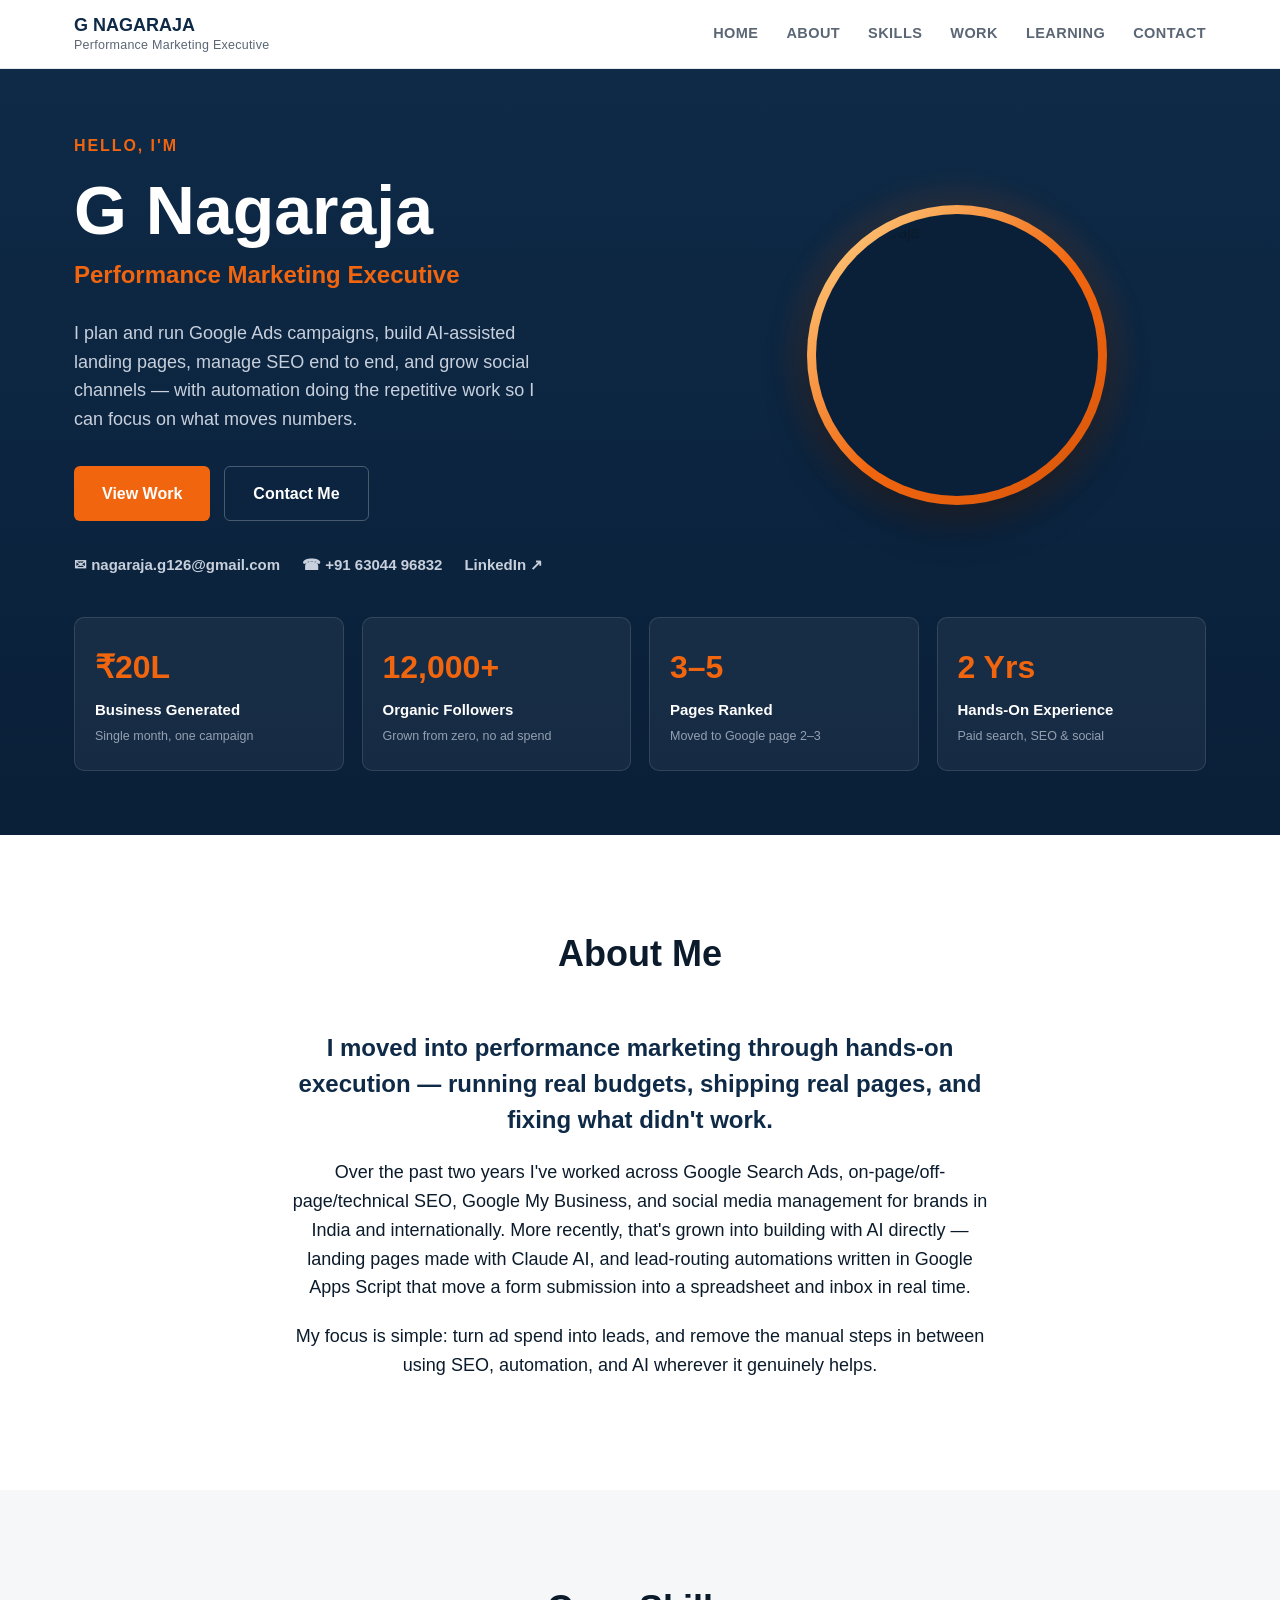
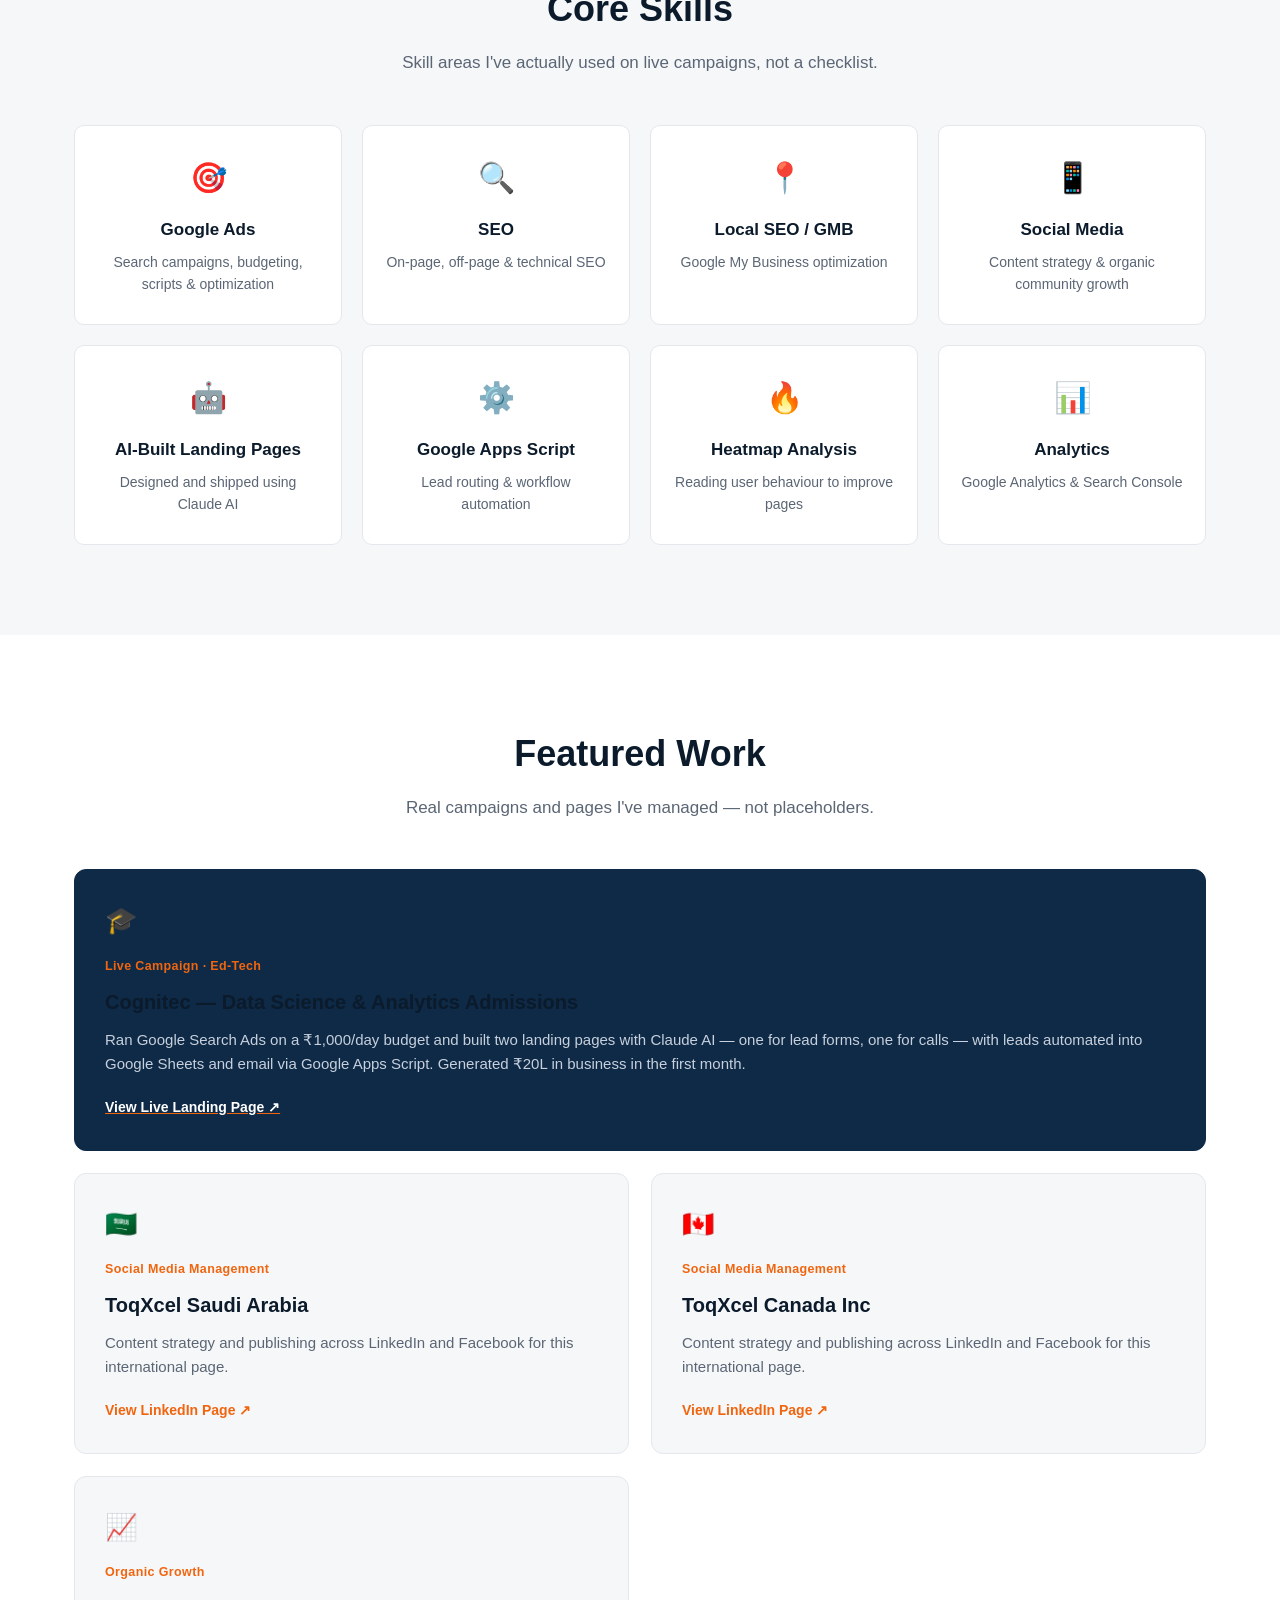
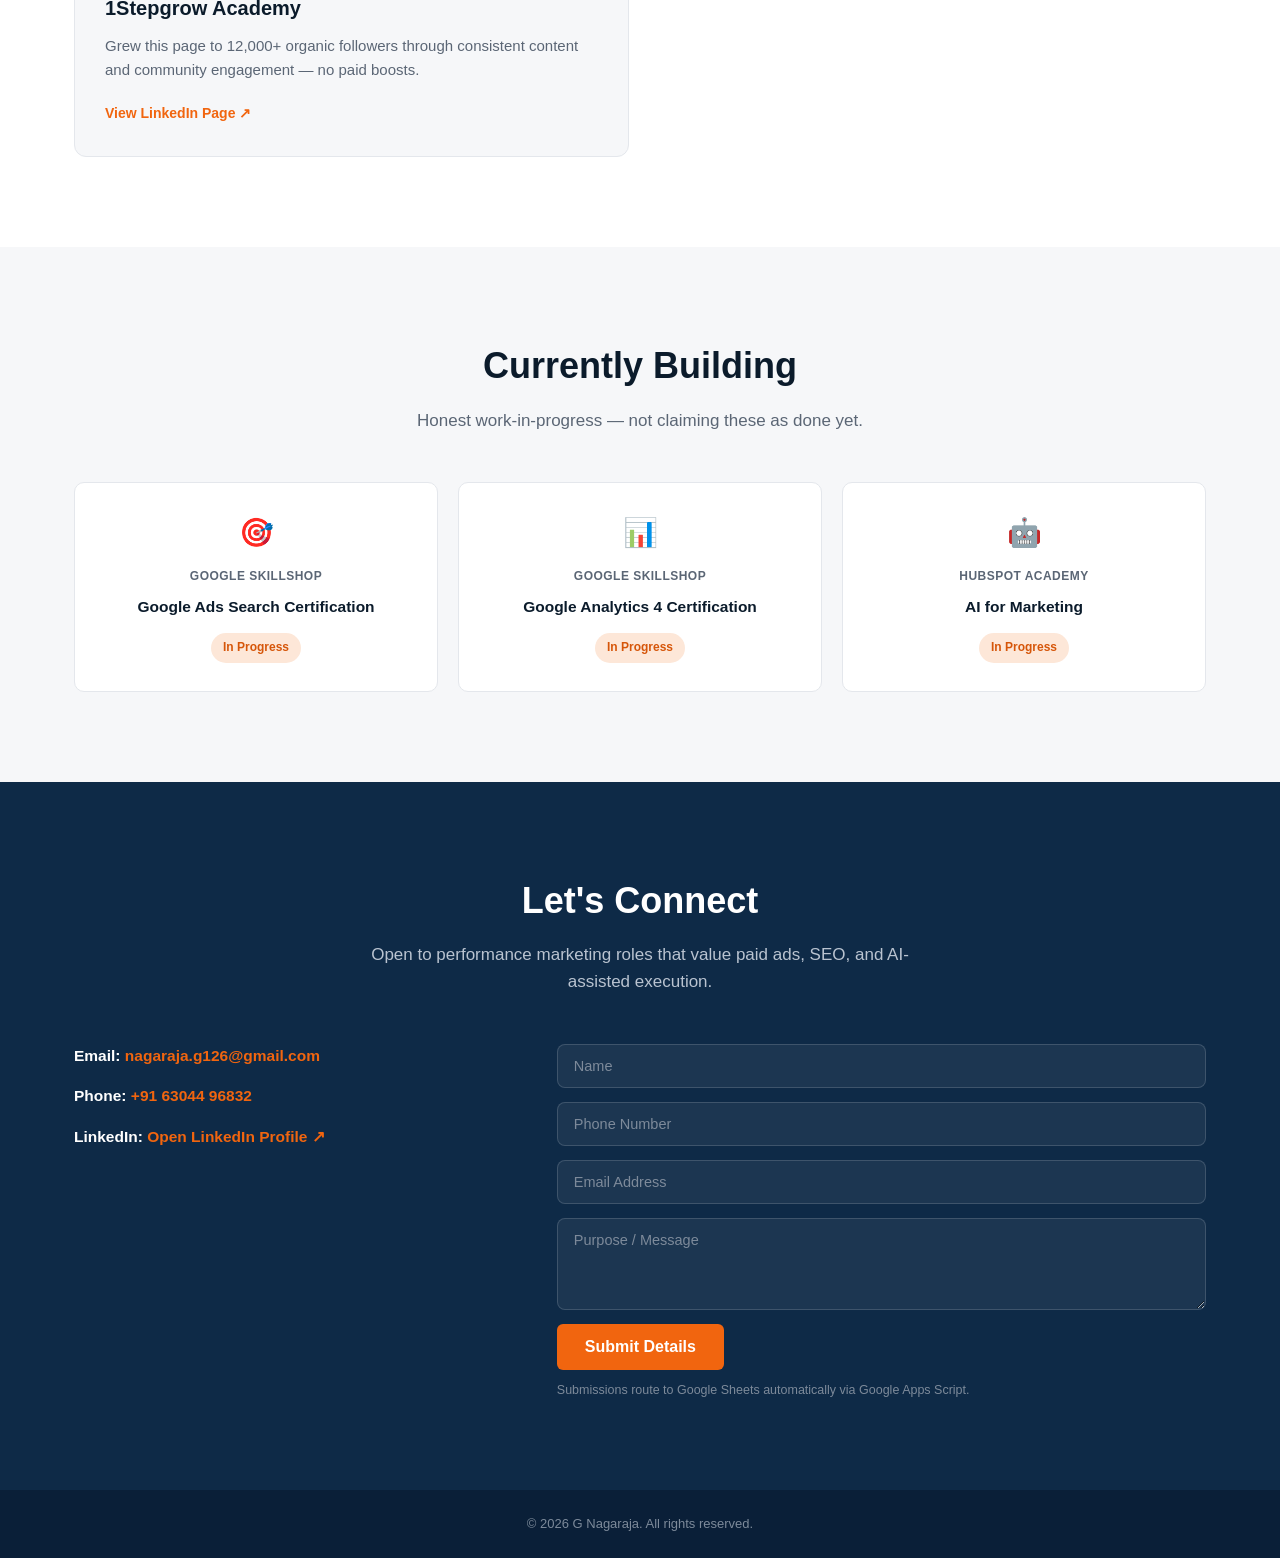
==== index.html @ 797afa92 "Add files via upload" ====
<!DOCTYPE html>
<html lang="en">
<head>
<meta charset="UTF-8">
<meta name="viewport" content="width=device-width, initial-scale=1.0">
<title>G Nagaraja | Performance Marketing Executive</title>
<meta name="description" content="G Nagaraja — Performance Marketing Executive. Google Ads, SEO, social growth and AI-assisted landing pages & automation.">
<link rel="stylesheet" href="styles.css">
<link rel="icon" type="image/png" href="assets/img/favicon.png">
</head>
<body>

<header class="nav" id="top">
  <div class="nav-inner">
    <a href="#top" class="nav-mark">G NAGARAJA<span>Performance Marketing Executive</span></a>
    <nav class="nav-links" id="navLinks">
      <a href="#home">HOME</a>
      <a href="#about">ABOUT</a>
      <a href="#skills">SKILLS</a>
      <a href="#work">WORK</a>
      <a href="#learning">LEARNING</a>
      <a href="#contact">CONTACT</a>
    </nav>
    <button class="nav-toggle" id="navToggle" aria-label="Toggle menu">
      <span></span><span></span><span></span>
    </button>
  </div>
</header>

<main>

  <!-- HERO -->
  <section class="hero" id="home">
    <div class="hero-inner">
      <div class="hero-text">
        <p class="hero-eyebrow">HELLO, I'M</p>
        <h1 class="hero-title">G Nagaraja</h1>
        <p class="hero-role">Performance Marketing Executive</p>
        <p class="hero-desc">I plan and run Google Ads campaigns, build AI-assisted landing pages, manage SEO end to end, and grow social channels — with automation doing the repetitive work so I can focus on what moves numbers.</p>
        <div class="hero-actions">
          <a href="#work" class="btn btn-orange">View Work</a>
          <a href="#contact" class="btn btn-ghost">Contact Me</a>
        </div>
        <div class="hero-contact-row">
          <a href="mailto:nagaraja.g126@gmail.com">✉ nagaraja.g126@gmail.com</a>
          <a href="tel:+916304496832">☎ +91 63044 96832</a>
          <a href="https://www.linkedin.com/in/g-nagaraja-98b28b260/" target="_blank" rel="noopener">LinkedIn ↗</a>
        </div>
      </div>
      <div class="hero-photo">
        <div class="photo-glow"></div>
        <div class="photo-ring">
          <div class="photo-gap">
            <img src="assets/img/hero_photo_cropped.png" alt="G Nagaraja">
          </div>
        </div>
      </div>
    </div>

    <div class="stats-inner">
      <div class="stat-card">
        <span class="stat-num">₹20L</span>
        <span class="stat-title">Business Generated</span>
        <span class="stat-sub">Single month, one campaign</span>
      </div>
      <div class="stat-card">
        <span class="stat-num">12,000+</span>
        <span class="stat-title">Organic Followers</span>
        <span class="stat-sub">Grown from zero, no ad spend</span>
      </div>
      <div class="stat-card">
        <span class="stat-num">3–5</span>
        <span class="stat-title">Pages Ranked</span>
        <span class="stat-sub">Moved to Google page 2–3</span>
      </div>
      <div class="stat-card">
        <span class="stat-num">2 Yrs</span>
        <span class="stat-title">Hands-On Experience</span>
        <span class="stat-sub">Paid search, SEO & social</span>
      </div>
    </div>
  </section>

  <!-- ABOUT -->
  <section class="about" id="about">
    <div class="section-inner">
      <div class="section-head center">
        <h2>About Me</h2>
      </div>
      <div class="about-content">
        <p class="about-lead">I moved into performance marketing through hands-on execution — running real budgets, shipping real pages, and fixing what didn't work.</p>
        <p>Over the past two years I've worked across Google Search Ads, on-page/off-page/technical SEO, Google My Business, and social media management for brands in India and internationally. More recently, that's grown into building with AI directly — landing pages made with Claude AI, and lead-routing automations written in Google Apps Script that move a form submission into a spreadsheet and inbox in real time.</p>
        <p>My focus is simple: turn ad spend into leads, and remove the manual steps in between using SEO, automation, and AI wherever it genuinely helps.</p>
      </div>
    </div>
  </section>

  <!-- CORE SKILLS -->
  <section class="skills" id="skills">
    <div class="section-inner">
      <div class="section-head center">
        <h2>Core Skills</h2>
        <p>Skill areas I've actually used on live campaigns, not a checklist.</p>
      </div>
      <div class="skill-grid">
        <div class="skill-card">
          <span class="skill-icon">🎯</span>
          <h3>Google Ads</h3>
          <p>Search campaigns, budgeting, scripts &amp; optimization</p>
        </div>
        <div class="skill-card">
          <span class="skill-icon">🔍</span>
          <h3>SEO</h3>
          <p>On-page, off-page &amp; technical SEO</p>
        </div>
        <div class="skill-card">
          <span class="skill-icon">📍</span>
          <h3>Local SEO / GMB</h3>
          <p>Google My Business optimization</p>
        </div>
        <div class="skill-card">
          <span class="skill-icon">📱</span>
          <h3>Social Media</h3>
          <p>Content strategy &amp; organic community growth</p>
        </div>
        <div class="skill-card">
          <span class="skill-icon">🤖</span>
          <h3>AI-Built Landing Pages</h3>
          <p>Designed and shipped using Claude AI</p>
        </div>
        <div class="skill-card">
          <span class="skill-icon">⚙️</span>
          <h3>Google Apps Script</h3>
          <p>Lead routing &amp; workflow automation</p>
        </div>
        <div class="skill-card">
          <span class="skill-icon">🔥</span>
          <h3>Heatmap Analysis</h3>
          <p>Reading user behaviour to improve pages</p>
        </div>
        <div class="skill-card">
          <span class="skill-icon">📊</span>
          <h3>Analytics</h3>
          <p>Google Analytics &amp; Search Console</p>
        </div>
      </div>
    </div>
  </section>

  <!-- FEATURED WORK -->
  <section class="work" id="work">
    <div class="section-inner">
      <div class="section-head center">
        <h2>Featured Work</h2>
        <p>Real campaigns and pages I've managed — not placeholders.</p>
      </div>
      <div class="work-grid">

        <div class="work-card work-card-wide">
          <span class="work-icon">🎓</span>
          <p class="work-tag">Live Campaign · Ed-Tech</p>
          <h3>Cognitec — Data Science &amp; Analytics Admissions</h3>
          <p class="work-desc">Ran Google Search Ads on a ₹1,000/day budget and built two landing pages with Claude AI — one for lead forms, one for calls — with leads automated into Google Sheets and email via Google Apps Script. Generated ₹20L in business in the first month.</p>
          <a href="https://learn.cognitec.in/" target="_blank" rel="noopener" class="work-link">View Live Landing Page ↗</a>
        </div>

        <div class="work-card">
          <span class="work-icon">🇸🇦</span>
          <p class="work-tag">Social Media Management</p>
          <h3>ToqXcel Saudi Arabia</h3>
          <p class="work-desc">Content strategy and publishing across LinkedIn and Facebook for this international page.</p>
          <a href="https://www.linkedin.com/company/107871336/" target="_blank" rel="noopener" class="work-link">View LinkedIn Page ↗</a>
        </div>

        <div class="work-card">
          <span class="work-icon">🇨🇦</span>
          <p class="work-tag">Social Media Management</p>
          <h3>ToqXcel Canada Inc</h3>
          <p class="work-desc">Content strategy and publishing across LinkedIn and Facebook for this international page.</p>
          <a href="https://www.linkedin.com/company/128933914/" target="_blank" rel="noopener" class="work-link">View LinkedIn Page ↗</a>
        </div>

        <div class="work-card">
          <span class="work-icon">📈</span>
          <p class="work-tag">Organic Growth</p>
          <h3>1Stepgrow Academy</h3>
          <p class="work-desc">Grew this page to 12,000+ organic followers through consistent content and community engagement — no paid boosts.</p>
          <a href="https://www.linkedin.com/company/1stepgrow/" target="_blank" rel="noopener" class="work-link">View LinkedIn Page ↗</a>
        </div>

      </div>
    </div>
  </section>

  <!-- LEARNING -->
  <section class="learning" id="learning">
    <div class="section-inner">
      <div class="section-head center">
        <h2>Currently Building</h2>
        <p>Honest work-in-progress — not claiming these as done yet.</p>
      </div>
      <div class="learning-grid">
        <div class="learning-card">
          <span class="learning-icon">🎯</span>
          <p class="learning-sub">Google Skillshop</p>
          <h3>Google Ads Search Certification</h3>
          <span class="learning-status">In Progress</span>
        </div>
        <div class="learning-card">
          <span class="learning-icon">📊</span>
          <p class="learning-sub">Google Skillshop</p>
          <h3>Google Analytics 4 Certification</h3>
          <span class="learning-status">In Progress</span>
        </div>
        <div class="learning-card">
          <span class="learning-icon">🤖</span>
          <p class="learning-sub">HubSpot Academy</p>
          <h3>AI for Marketing</h3>
          <span class="learning-status">In Progress</span>
        </div>
      </div>
    </div>
  </section>

  <!-- CONTACT -->
  <section class="contact" id="contact">
    <div class="section-inner">
      <div class="section-head center light">
        <h2>Let's Connect</h2>
        <p>Open to performance marketing roles that value paid ads, SEO, and AI-assisted execution.</p>
      </div>

      <div class="contact-grid">
        <div class="contact-info">
          <p><strong>Email:</strong> <a href="mailto:nagaraja.g126@gmail.com">nagaraja.g126@gmail.com</a></p>
          <p><strong>Phone:</strong> <a href="tel:+916304496832">+91 63044 96832</a></p>
          <p><strong>LinkedIn:</strong> <a href="https://www.linkedin.com/in/g-nagaraja-98b28b260/" target="_blank" rel="noopener">Open LinkedIn Profile ↗</a></p>
        </div>

        <form id="contactForm" class="contact-form">
          <input type="text" name="name" placeholder="Name" required>
          <input type="tel" name="phone" placeholder="Phone Number" required>
          <input type="email" name="email" placeholder="Email Address" required>
          <textarea name="message" placeholder="Purpose / Message" rows="4" required></textarea>
          <button type="submit" class="btn btn-orange">Submit Details</button>
          <p class="form-note">Submissions route to Google Sheets automatically via Google Apps Script.</p>
        </form>
      </div>
    </div>
  </section>

</main>

<!-- Thank you modal -->
<div class="modal" id="thankYouModal">
  <div class="modal-box">
    <span class="modal-icon">🎯</span>
    <h3>Thank You!</h3>
    <p>Your details have been submitted successfully. I'll get back to you shortly.</p>
    <div class="modal-actions">
      <a href="https://wa.me/916304496832?text=Hi%20Nagaraja%2C%20I%20visited%20your%20portfolio%20and%20would%20like%20to%20connect." target="_blank" rel="noopener" class="btn btn-orange">WhatsApp Me</a>
      <button class="btn btn-ghost" id="closeModal">Back to Portfolio</button>
    </div>
  </div>
</div>

<footer class="footer">
  <p>© 2026 G Nagaraja. All rights reserved.</p>
</footer>

<script src="script.js"></script>
</body>
</html>
---- styles.css ----
/* ===== Fonts ===== */
@font-face { font-family: 'Sora'; src: url('assets/fonts/Sora-SemiBold.ttf') format('truetype'); font-weight: 600; }
@font-face { font-family: 'Sora'; src: url('assets/fonts/Sora-Bold.ttf') format('truetype'); font-weight: 700; }
@font-face { font-family: 'Sora'; src: url('assets/fonts/Sora-ExtraBold.ttf') format('truetype'); font-weight: 800; }
@font-face { font-family: 'Inter'; src: url('assets/fonts/Inter-Regular.ttf') format('truetype'); font-weight: 400; }
@font-face { font-family: 'Inter'; src: url('assets/fonts/Inter-Medium.ttf') format('truetype'); font-weight: 500; }
@font-face { font-family: 'Inter'; src: url('assets/fonts/Inter-SemiBold.ttf') format('truetype'); font-weight: 600; }
@font-face { font-family: 'Inter'; src: url('assets/fonts/Inter-Bold.ttf') format('truetype'); font-weight: 700; }

:root {
  --navy: #0E2A47;
  --navy-deep: #0A1F38;
  --ink: #0B1B2B;
  --orange: #F1650F;
  --orange-dark: #D6560A;
  --paper: #F6F7F9;
  --slate: #5B6675;
  --white: #FFFFFF;
  --line: #E4E7EC;
  --font-display: 'Sora', sans-serif;
  --font-body: 'Inter', sans-serif;
  --max-w: 1180px;
}

* { box-sizing: border-box; }
html { scroll-behavior: smooth; }
body {
  margin: 0;
  font-family: var(--font-body);
  color: var(--ink);
  background: var(--white);
  line-height: 1.6;
  -webkit-font-smoothing: antialiased;
}
img { max-width: 100%; display: block; }
a { color: inherit; text-decoration: none; }
p { margin: 0; }
:focus-visible { outline: 2px solid var(--orange); outline-offset: 3px; }
@media (prefers-reduced-motion: reduce) { * { animation: none !important; transition: none !important; } }

.section-inner { max-width: var(--max-w); margin: 0 auto; padding: 90px 24px; }
.section-head { margin-bottom: 48px; max-width: 560px; }
.section-head.center { margin-left: auto; margin-right: auto; text-align: center; }
.section-head h2 { font-family: var(--font-display); font-weight: 700; font-size: 36px; color: var(--ink); margin: 0 0 12px; }
.section-head p { color: var(--slate); font-size: 17px; }
.section-head.light h2 { color: var(--white); }
.section-head.light p { color: #B9C3D0; }

.btn { display: inline-flex; align-items: center; gap: 8px; padding: 14px 28px; border-radius: 6px; font-family: var(--font-body); font-weight: 700; font-size: 16px; transition: transform 0.15s ease, background 0.15s ease; cursor: pointer; border: none; }
.btn-orange { background: var(--orange); color: var(--white); }
.btn-orange:hover { background: var(--orange-dark); transform: translateY(-1px); }
.btn-ghost { background: transparent; color: var(--navy); border: 1.5px solid var(--line); }
.btn-ghost:hover { border-color: var(--navy); }

/* ===== Nav ===== */
.nav { position: sticky; top: 0; z-index: 100; background: rgba(255,255,255,0.94); backdrop-filter: blur(8px); border-bottom: 1px solid var(--line); }
.nav-inner { max-width: var(--max-w); margin: 0 auto; padding: 14px 24px; display: flex; align-items: center; justify-content: space-between; }
.nav-mark { font-family: var(--font-display); font-weight: 700; font-size: 18px; color: var(--navy); line-height: 1.3; display: flex; flex-direction: column; }
.nav-mark span { font-family: var(--font-body); font-weight: 500; font-size: 12.5px; color: var(--slate); letter-spacing: 0.02em; }
.nav-links { display: flex; gap: 28px; }
.nav-links a { font-size: 14.5px; font-weight: 700; letter-spacing: 0.03em; color: var(--slate); transition: color 0.15s ease; }
.nav-links a:hover { color: var(--orange); }
.nav-toggle { display: none; flex-direction: column; gap: 5px; background: none; border: none; cursor: pointer; padding: 4px; }
.nav-toggle span { width: 22px; height: 2px; background: var(--navy); }

/* ===== Hero ===== */
.hero { background: linear-gradient(180deg, var(--navy) 0%, var(--navy-deep) 100%); }
.hero-inner { max-width: var(--max-w); margin: 0 auto; padding: 64px 24px 40px; display: grid; grid-template-columns: 1.1fr 0.9fr; align-items: center; gap: 24px; }
.hero-eyebrow { font-size: 16px; font-weight: 700; letter-spacing: 0.12em; color: var(--orange); margin-bottom: 16px; }
.hero-title { font-family: var(--font-display); font-weight: 800; font-size: clamp(46px, 5.8vw, 68px); line-height: 1.06; color: var(--white); margin: 0 0 10px; }
.hero-role { font-family: var(--font-display); font-weight: 700; font-size: 24px; color: var(--orange); margin-bottom: 24px; }
.hero-desc { font-size: 18px; color: #C7D0DC; max-width: 480px; margin-bottom: 32px; }
.hero-actions { display: flex; gap: 14px; margin-bottom: 32px; }
.hero-actions .btn-ghost { color: var(--white); border-color: rgba(255,255,255,0.25); }
.hero-actions .btn-ghost:hover { border-color: var(--white); }
.hero-contact-row { display: flex; flex-wrap: wrap; gap: 22px; }
.hero-contact-row a { font-size: 15px; color: #C7D0DC; font-weight: 600; }
.hero-contact-row a:hover { color: var(--orange); }
.hero-photo { position: relative; display: flex; justify-content: center; align-items: center; width: 100%; height: 380px; }
.photo-glow {
  position: absolute;
  width: 380px; height: 380px;
  background: radial-gradient(circle, rgba(241,101,15,0.55) 0%, rgba(241,101,15,0) 68%);
  filter: blur(6px);
}
.photo-ring {
  position: relative;
  width: 300px; height: 300px;
  border-radius: 50%;
  padding: 9px;
  background: linear-gradient(135deg, #FFD98C 0%, var(--orange) 55%, var(--orange-dark) 100%);
  box-shadow: 0 18px 40px rgba(0,0,0,0.35);
}
.photo-gap {
  width: 100%; height: 100%;
  border-radius: 50%;
  padding: 6px;
  background: var(--navy-deep);
}
.photo-gap img {
  width: 100%; height: 100%;
  border-radius: 50%;
  object-fit: cover;
  object-position: center 15%;
}

@media (max-width: 860px) {
  .hero-inner { grid-template-columns: 1fr; text-align: center; padding-top: 40px; }
  .hero-photo { order: -1; height: 300px; margin: 0 auto 10px; }
  .photo-glow { width: 300px; height: 300px; }
  .photo-ring { width: 240px; height: 240px; }
  .hero-desc { max-width: 100%; }
  .hero-actions, .hero-contact-row { justify-content: center; }
}

/* ===== Stats (inside hero) ===== */
.stats-inner { max-width: var(--max-w); margin: 0 auto; padding: 0 24px 64px; display: grid; grid-template-columns: repeat(4, 1fr); gap: 18px; }
.stat-card { background: rgba(255,255,255,0.05); border: 1px solid rgba(255,255,255,0.12); border-radius: 10px; padding: 24px 20px; display: flex; flex-direction: column; gap: 4px; }
.stat-num { font-family: var(--font-display); font-weight: 700; font-size: 32px; color: var(--orange); }
.stat-title { font-size: 15px; font-weight: 700; color: var(--white); }
.stat-sub { font-size: 12.5px; color: #93A0B0; }
@media (max-width: 760px) { .stats-inner { grid-template-columns: repeat(2, 1fr); } }

/* ===== About ===== */
.about { background: var(--white); }
.about-content { max-width: 700px; margin: 0 auto; text-align: center; }
.about-content p { font-size: 18px; color: var(--ink); margin-bottom: 20px; }
.about-lead { font-size: 24px !important; font-weight: 700; color: var(--navy) !important; line-height: 1.5; }

/* ===== Skills ===== */
.skills { background: var(--paper); }
.skill-grid { display: grid; grid-template-columns: repeat(4, 1fr); gap: 20px; }
.skill-card { background: var(--white); border: 1px solid var(--line); border-radius: 10px; padding: 28px 22px; text-align: center; transition: border-color 0.15s ease, transform 0.15s ease; }
.skill-card:hover { border-color: var(--orange); transform: translateY(-2px); }
.skill-icon { font-size: 30px; display: block; margin-bottom: 14px; }
.skill-card h3 { font-family: var(--font-display); font-size: 17px; font-weight: 700; color: var(--ink); margin: 0 0 8px; }
.skill-card p { font-size: 14px; color: var(--slate); }
@media (max-width: 860px) { .skill-grid { grid-template-columns: repeat(2, 1fr); } }

/* ===== Work ===== */
.work { background: var(--white); }
.work-grid { display: grid; grid-template-columns: repeat(2, 1fr); gap: 22px; }
.work-card { background: var(--paper); border: 1px solid var(--line); border-radius: 12px; padding: 30px; transition: border-color 0.15s ease, transform 0.15s ease; }
.work-card:hover { border-color: var(--orange); transform: translateY(-2px); }
.work-card-wide { grid-column: 1 / -1; background: var(--navy); border-color: var(--navy); }
.work-card-wide .work-tag { color: var(--orange); }
.work-card-wide h3 { color: var(--white); }
.work-card-wide .work-desc { color: #C7D0DC; }
.work-icon { font-size: 26px; display: block; margin-bottom: 14px; }
.work-tag { font-size: 12.5px; font-weight: 700; letter-spacing: 0.03em; color: var(--orange); margin-bottom: 10px; }
.work-card h3 { font-family: var(--font-display); font-size: 20px; font-weight: 700; color: var(--ink); margin: 0 0 10px; }
.work-desc { font-size: 15px; color: var(--slate); margin-bottom: 18px; display: block; }
.work-link { font-size: 14px; font-weight: 600; color: var(--orange); }
.work-card-wide .work-link { color: var(--white); text-decoration: underline; text-decoration-color: var(--orange); }
.work-link:hover { text-decoration: underline; }
@media (max-width: 760px) { .work-grid { grid-template-columns: 1fr; } }

/* ===== Learning ===== */
.learning { background: var(--paper); }
.learning-grid { display: grid; grid-template-columns: repeat(3, 1fr); gap: 20px; }
.learning-card { background: var(--white); border: 1px solid var(--line); border-radius: 10px; padding: 28px 24px; text-align: center; }
.learning-icon { font-size: 28px; display: block; margin-bottom: 12px; }
.learning-sub { font-size: 12px; font-weight: 600; color: var(--slate); margin-bottom: 8px; text-transform: uppercase; letter-spacing: 0.04em; }
.learning-card h3 { font-family: var(--font-display); font-size: 15.5px; font-weight: 700; color: var(--ink); margin: 0 0 14px; }
.learning-status { display: inline-block; font-size: 12px; font-weight: 700; color: var(--orange-dark); background: #FDE7D8; padding: 5px 12px; border-radius: 20px; }
@media (max-width: 760px) { .learning-grid { grid-template-columns: 1fr; } }

/* ===== Contact ===== */
.contact { background: var(--navy); }
.contact-grid { display: grid; grid-template-columns: 0.8fr 1.2fr; gap: 50px; }
.contact-info p { color: #C7D0DC; font-size: 15.5px; margin-bottom: 16px; }
.contact-info strong { color: var(--white); }
.contact-info a { color: var(--orange); font-weight: 600; }
.contact-info a:hover { text-decoration: underline; }

.contact-form { display: flex; flex-direction: column; gap: 14px; }
.contact-form input, .contact-form textarea {
  width: 100%; padding: 13px 16px; border-radius: 8px; border: 1px solid rgba(255,255,255,0.15);
  background: rgba(255,255,255,0.06); color: var(--white); font-family: var(--font-body); font-size: 14.5px; resize: vertical;
}
.contact-form input::placeholder, .contact-form textarea::placeholder { color: #7D8A9A; }
.contact-form input:focus, .contact-form textarea:focus { outline: none; border-color: var(--orange); }
.contact-form .btn { align-self: flex-start; }
.form-note { font-size: 12.5px; color: #7D8A9A !important; margin-top: -4px !important; }

@media (max-width: 760px) { .contact-grid { grid-template-columns: 1fr; gap: 30px; } }

/* ===== Modal ===== */
.modal { position: fixed; inset: 0; background: rgba(10,20,35,0.7); display: none; align-items: center; justify-content: center; z-index: 200; padding: 20px; }
.modal.open { display: flex; }
.modal-box { background: var(--white); border-radius: 14px; padding: 40px 36px; max-width: 380px; text-align: center; }
.modal-icon { font-size: 40px; display: block; margin-bottom: 14px; }
.modal-box h3 { font-family: var(--font-display); font-size: 22px; color: var(--ink); margin: 0 0 10px; }
.modal-box p { color: var(--slate); font-size: 14.5px; margin-bottom: 26px; }
.modal-actions { display: flex; flex-direction: column; gap: 10px; }

/* ===== Footer ===== */
.footer { background: var(--navy-deep); padding: 24px; text-align: center; }
.footer p { font-size: 13px; color: #7D8A9A; }

/* ===== Mobile nav ===== */
@media (max-width: 760px) {
  .nav-links { position: fixed; top: 60px; left: 0; right: 0; background: var(--white); flex-direction: column; padding: 20px 24px; gap: 16px; border-bottom: 1px solid var(--line); transform: translateY(-150%); transition: transform 0.2s ease; }
  .nav-links.open { transform: translateY(0); }
  .nav-toggle { display: flex; }
}
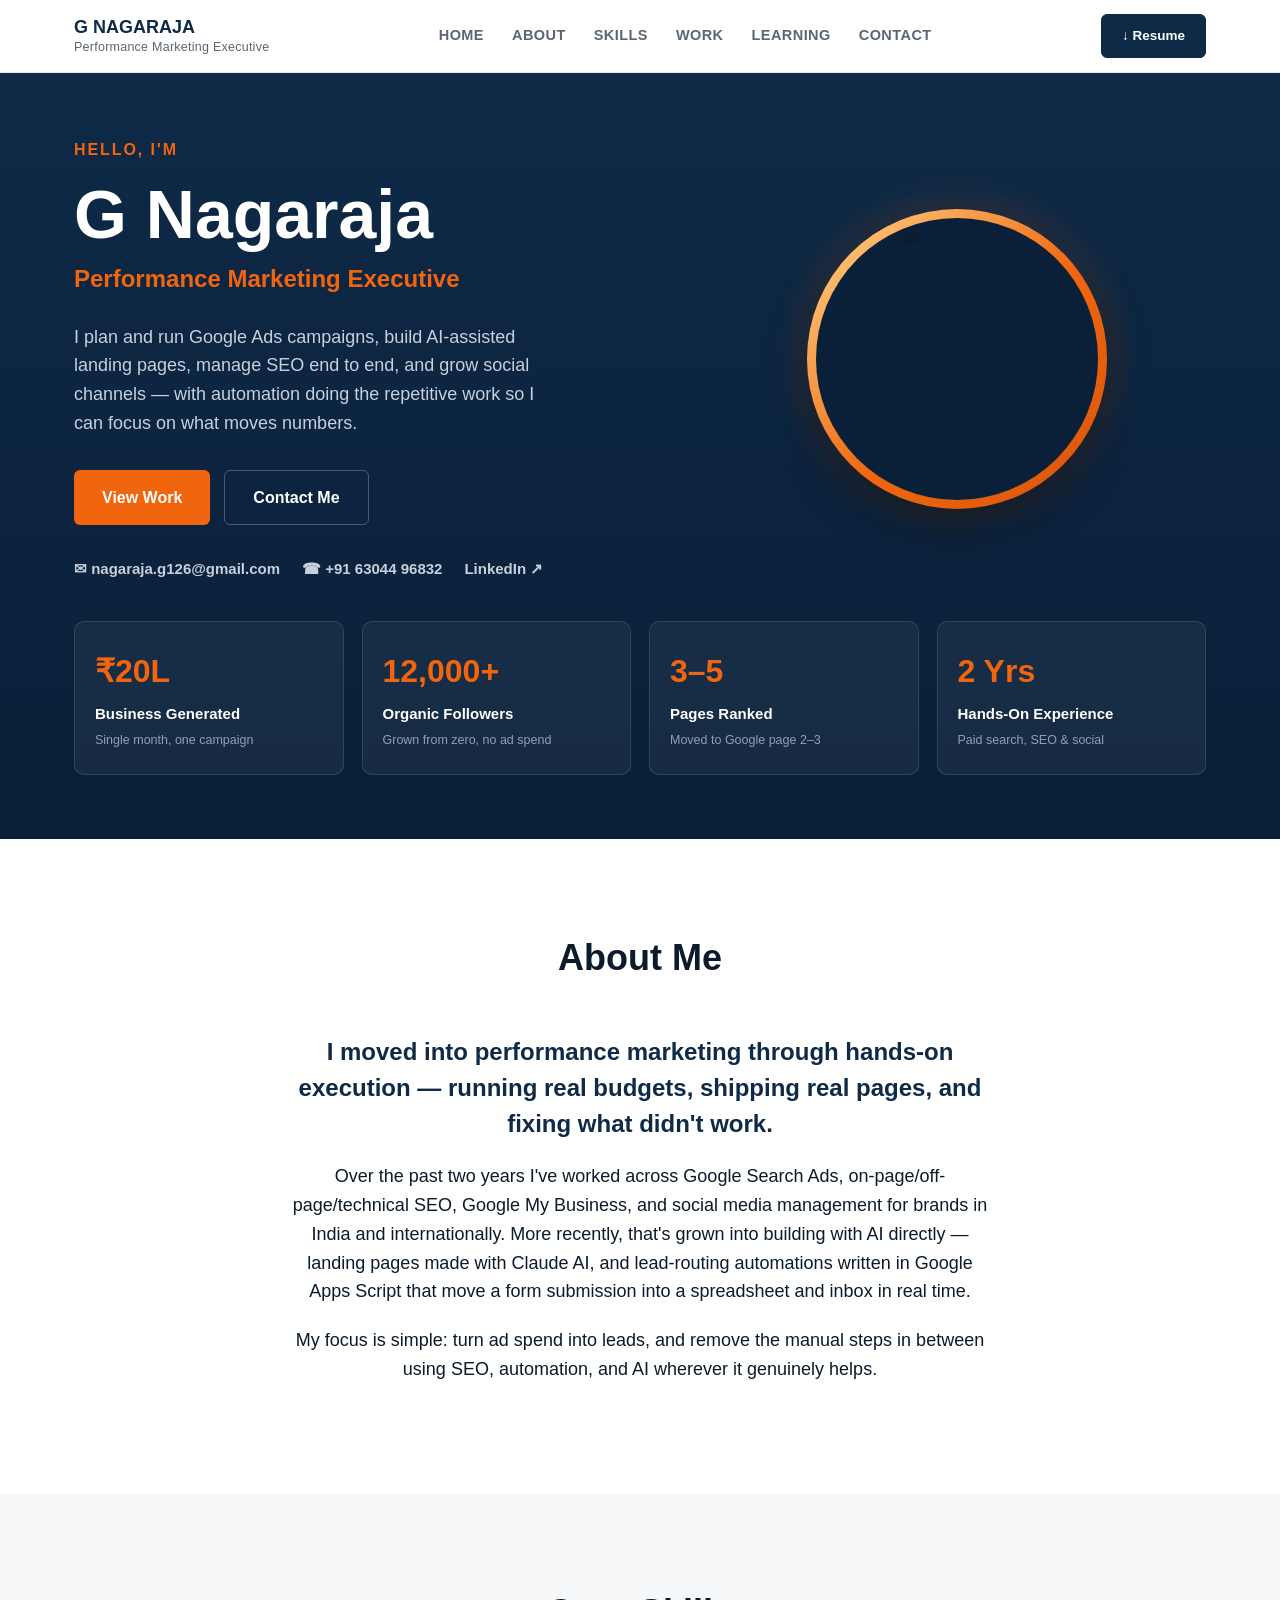
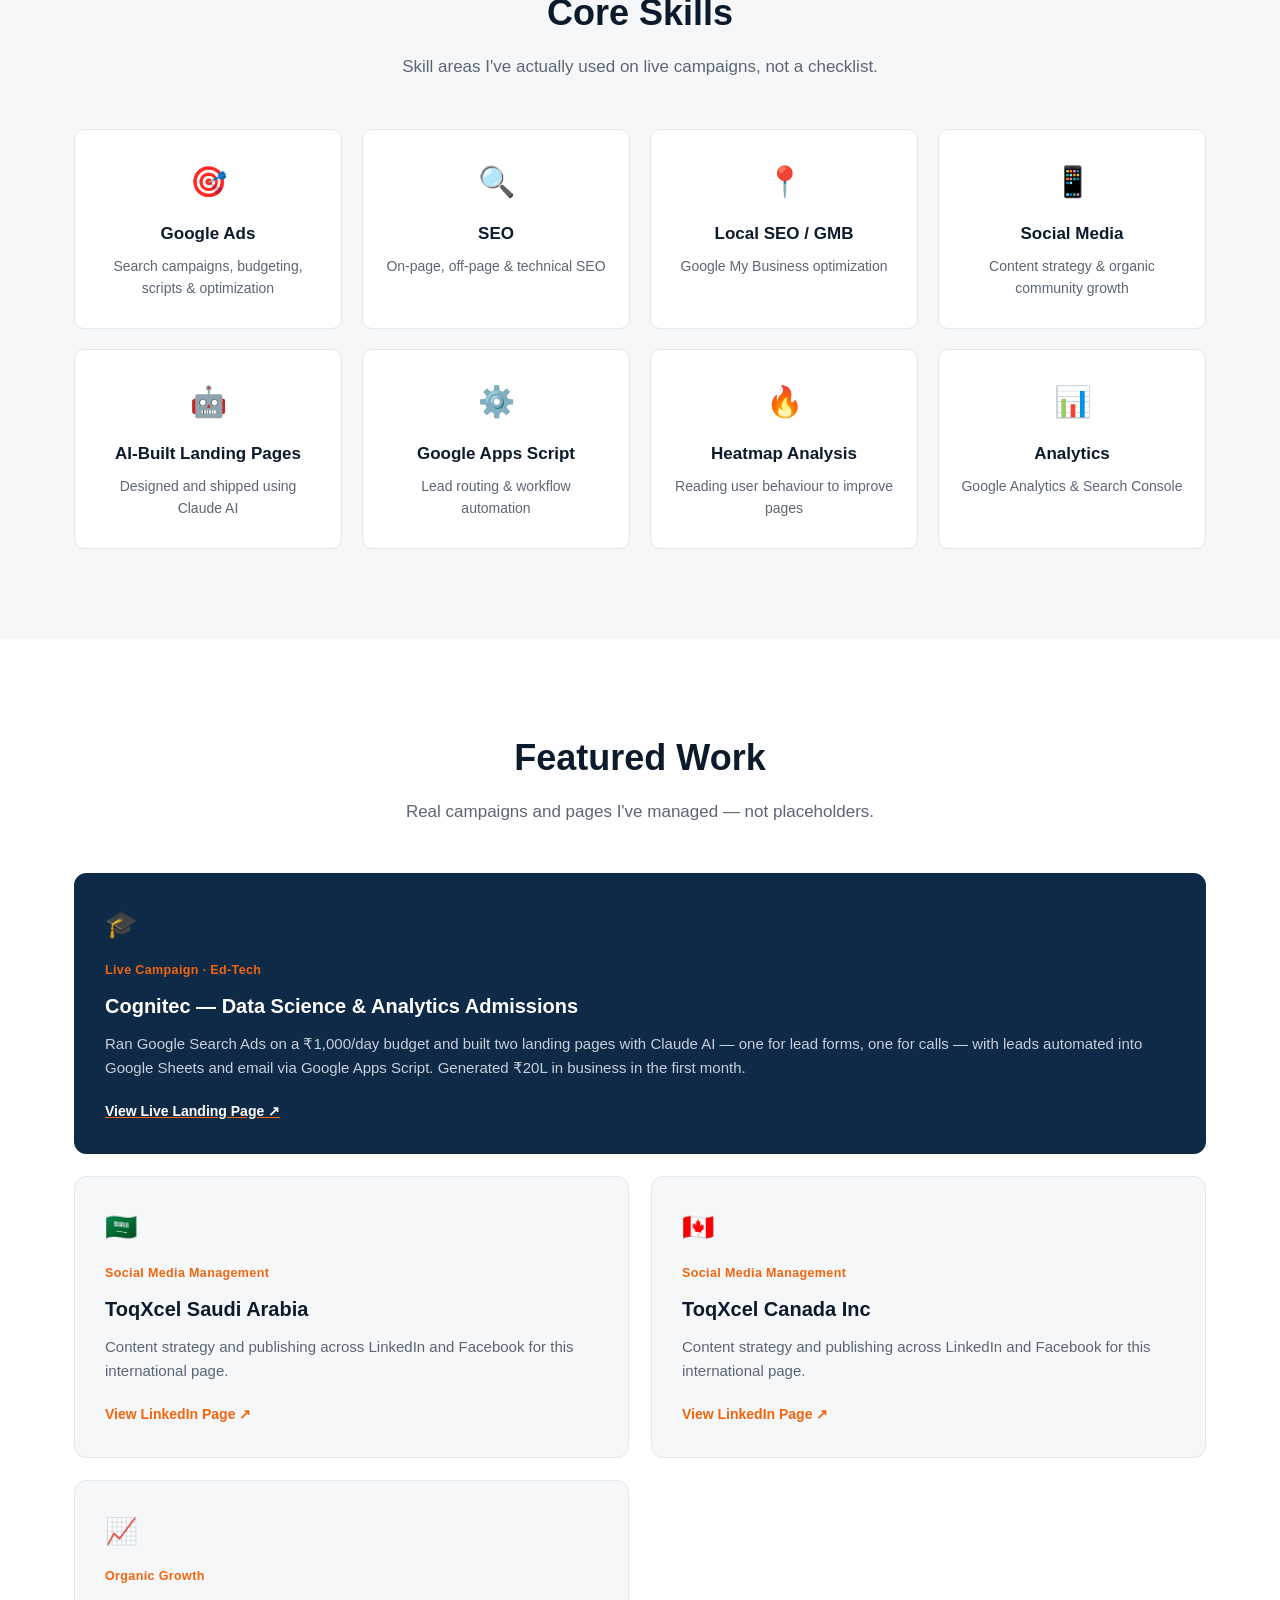
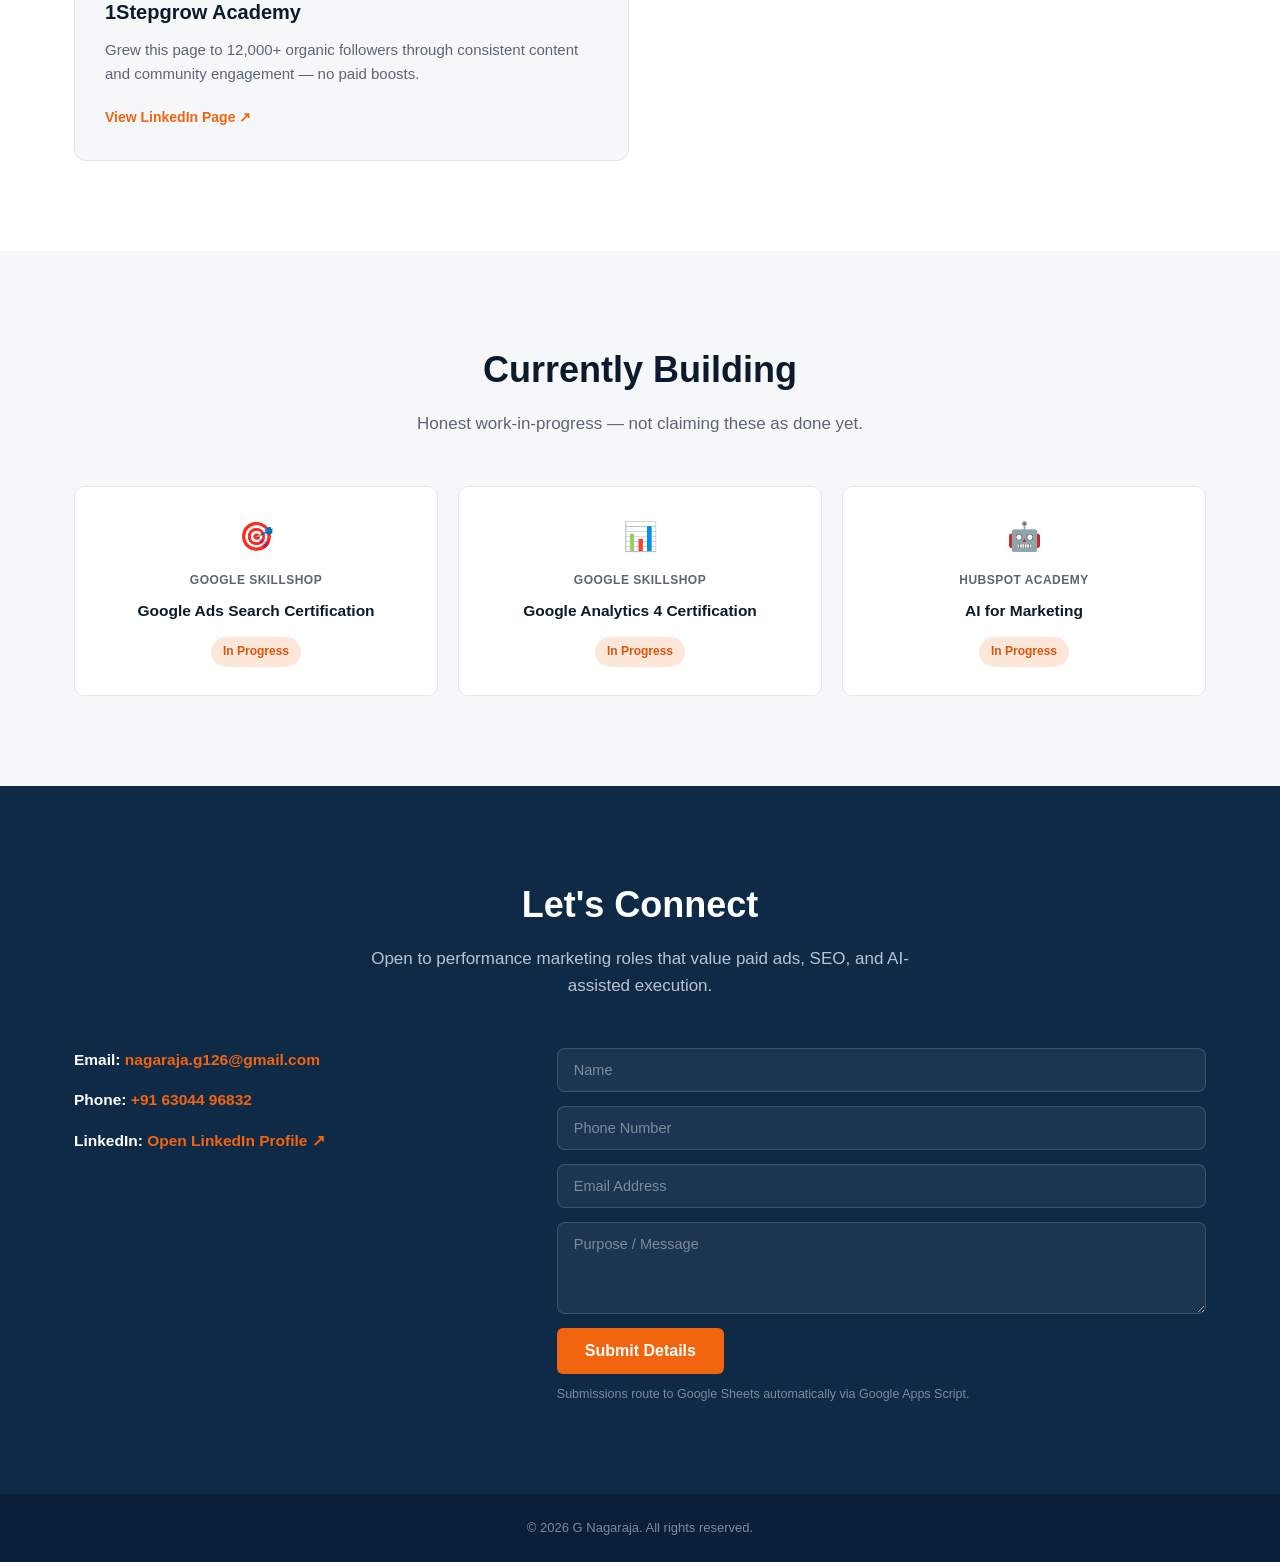
==== commit 65730682: "Add files via upload" ====
--- a/index.html
+++ b/index.html
@@ -21,6 +21,7 @@
       <a href="#learning">LEARNING</a>
       <a href="#contact">CONTACT</a>
     </nav>
+    <a href="assets/resume/G_Nagaraja_Resume.pdf" download class="nav-cta">↓ Resume</a>
     <button class="nav-toggle" id="navToggle" aria-label="Toggle menu">
       <span></span><span></span><span></span>
     </button>
@@ -51,7 +52,7 @@
         <div class="photo-glow"></div>
         <div class="photo-ring">
           <div class="photo-gap">
-            <img src="assets/img/hero_photo_cropped.png" alt="G Nagaraja">
+            <img src="assets/img/hero_circle.png" alt="G Nagaraja">
           </div>
         </div>
       </div>
--- a/styles.css
+++ b/styles.css
@@ -60,6 +60,8 @@
 .nav-links { display: flex; gap: 28px; }
 .nav-links a { font-size: 14.5px; font-weight: 700; letter-spacing: 0.03em; color: var(--slate); transition: color 0.15s ease; }
 .nav-links a:hover { color: var(--orange); }
+.nav-cta { display: inline-flex; align-items: center; gap: 6px; background: var(--navy); color: var(--white); font-size: 13.5px; font-weight: 700; padding: 10px 20px; border-radius: 6px; border: 1.5px solid var(--navy); transition: background 0.15s ease, color 0.15s ease; }
+.nav-cta:hover { background: var(--orange); border-color: var(--orange); }
 .nav-toggle { display: none; flex-direction: column; gap: 5px; background: none; border: none; cursor: pointer; padding: 4px; }
 .nav-toggle span { width: 22px; height: 2px; background: var(--navy); }
 
@@ -101,7 +103,8 @@
   width: 100%; height: 100%;
   border-radius: 50%;
   object-fit: cover;
-  object-position: center 15%;
+  object-position: center center;
+  display: block;
 }
 
 @media (max-width: 860px) {
@@ -142,17 +145,22 @@
 .work-grid { display: grid; grid-template-columns: repeat(2, 1fr); gap: 22px; }
 .work-card { background: var(--paper); border: 1px solid var(--line); border-radius: 12px; padding: 30px; transition: border-color 0.15s ease, transform 0.15s ease; }
 .work-card:hover { border-color: var(--orange); transform: translateY(-2px); }
-.work-card-wide { grid-column: 1 / -1; background: var(--navy); border-color: var(--navy); }
-.work-card-wide .work-tag { color: var(--orange); }
-.work-card-wide h3 { color: var(--white); }
-.work-card-wide .work-desc { color: #C7D0DC; }
 .work-icon { font-size: 26px; display: block; margin-bottom: 14px; }
 .work-tag { font-size: 12.5px; font-weight: 700; letter-spacing: 0.03em; color: var(--orange); margin-bottom: 10px; }
 .work-card h3 { font-family: var(--font-display); font-size: 20px; font-weight: 700; color: var(--ink); margin: 0 0 10px; }
 .work-desc { font-size: 15px; color: var(--slate); margin-bottom: 18px; display: block; }
 .work-link { font-size: 14px; font-weight: 600; color: var(--orange); }
+.work-link:hover { text-decoration: underline; }
+
+/* work-card-wide overrides must come AFTER the base .work-card rules above,
+   since equal-specificity selectors resolve by source order, not by which
+   is "more specific-sounding" — this is what caused invisible text before. */
+.work-card-wide { grid-column: 1 / -1; background: var(--navy); border-color: var(--navy); }
+.work-card-wide .work-tag { color: var(--orange); }
+.work-card-wide h3 { color: var(--white); }
+.work-card-wide .work-desc { color: #C7D0DC; }
 .work-card-wide .work-link { color: var(--white); text-decoration: underline; text-decoration-color: var(--orange); }
-.work-link:hover { text-decoration: underline; }
+
 @media (max-width: 760px) { .work-grid { grid-template-columns: 1fr; } }
 
 /* ===== Learning ===== */
@@ -202,5 +210,6 @@
 @media (max-width: 760px) {
   .nav-links { position: fixed; top: 60px; left: 0; right: 0; background: var(--white); flex-direction: column; padding: 20px 24px; gap: 16px; border-bottom: 1px solid var(--line); transform: translateY(-150%); transition: transform 0.2s ease; }
   .nav-links.open { transform: translateY(0); }
+  .nav-cta { font-size: 12px; padding: 8px 14px; }
   .nav-toggle { display: flex; }
 }
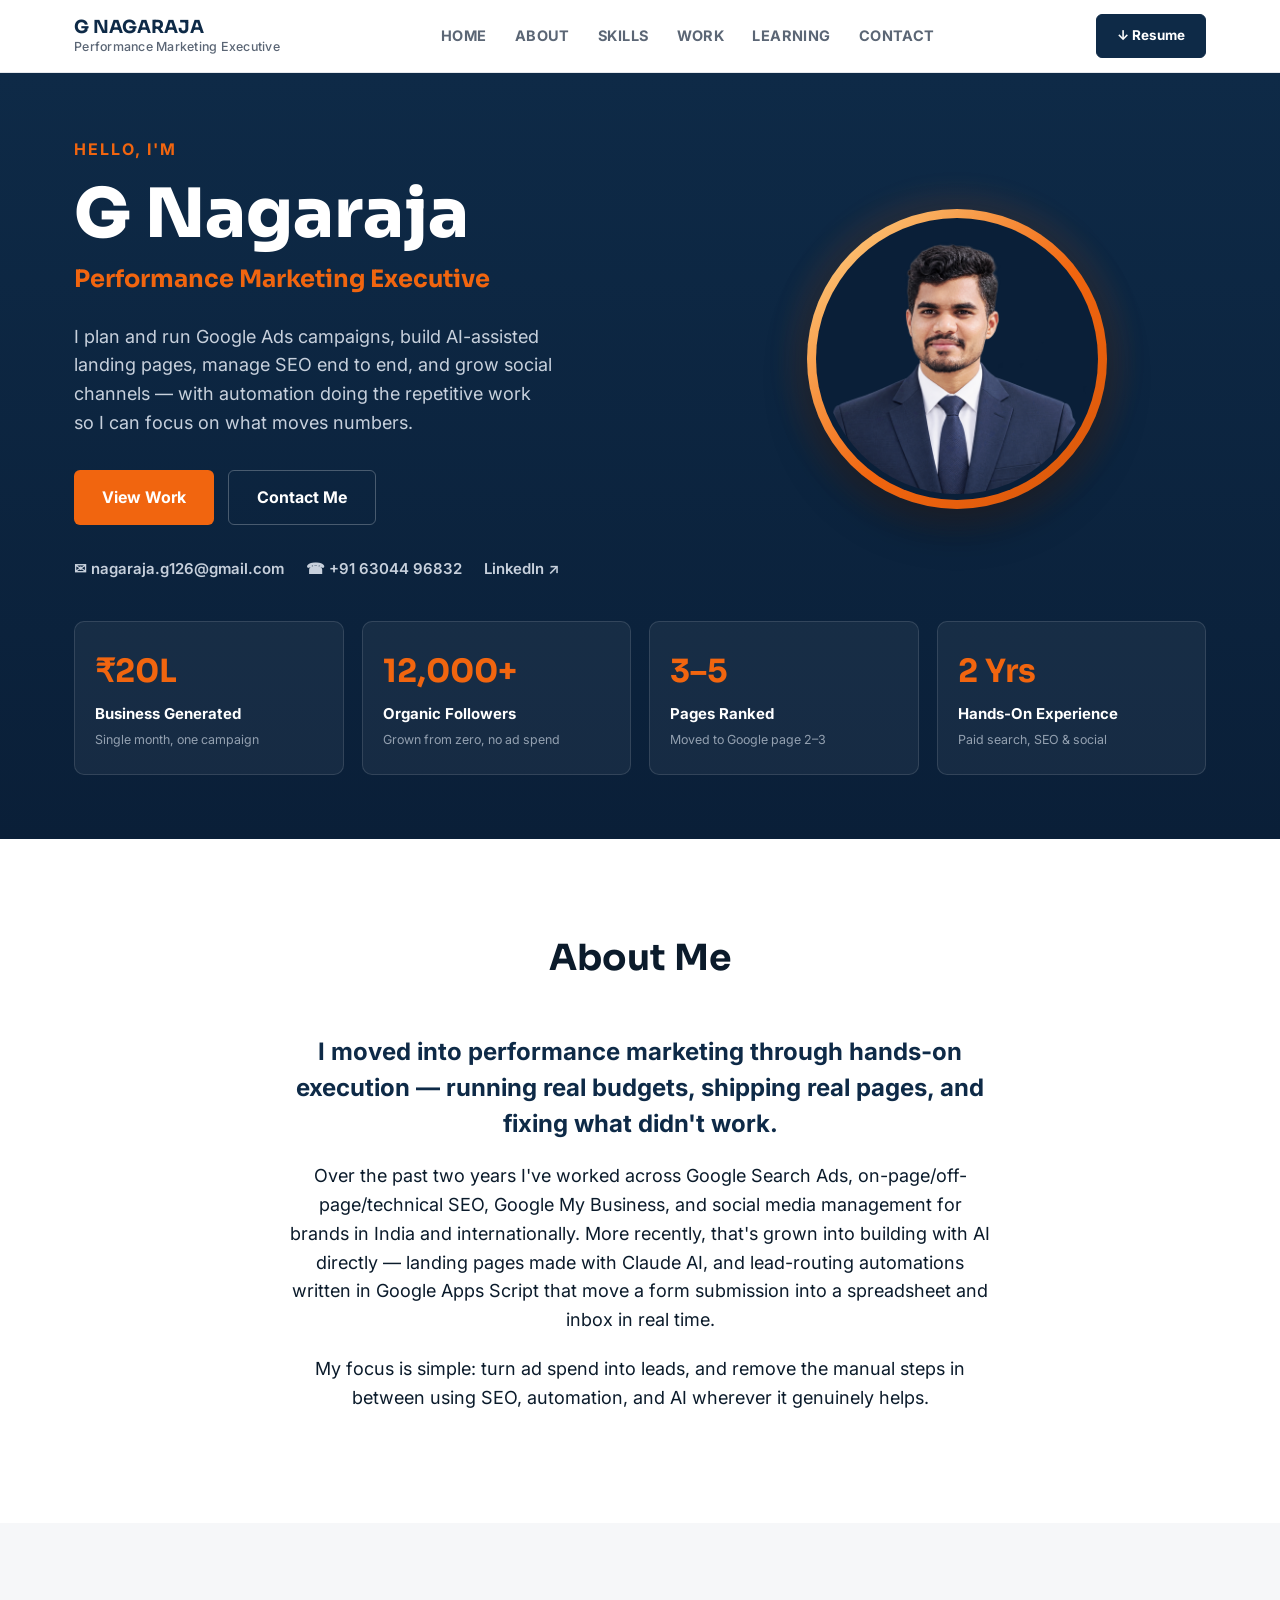
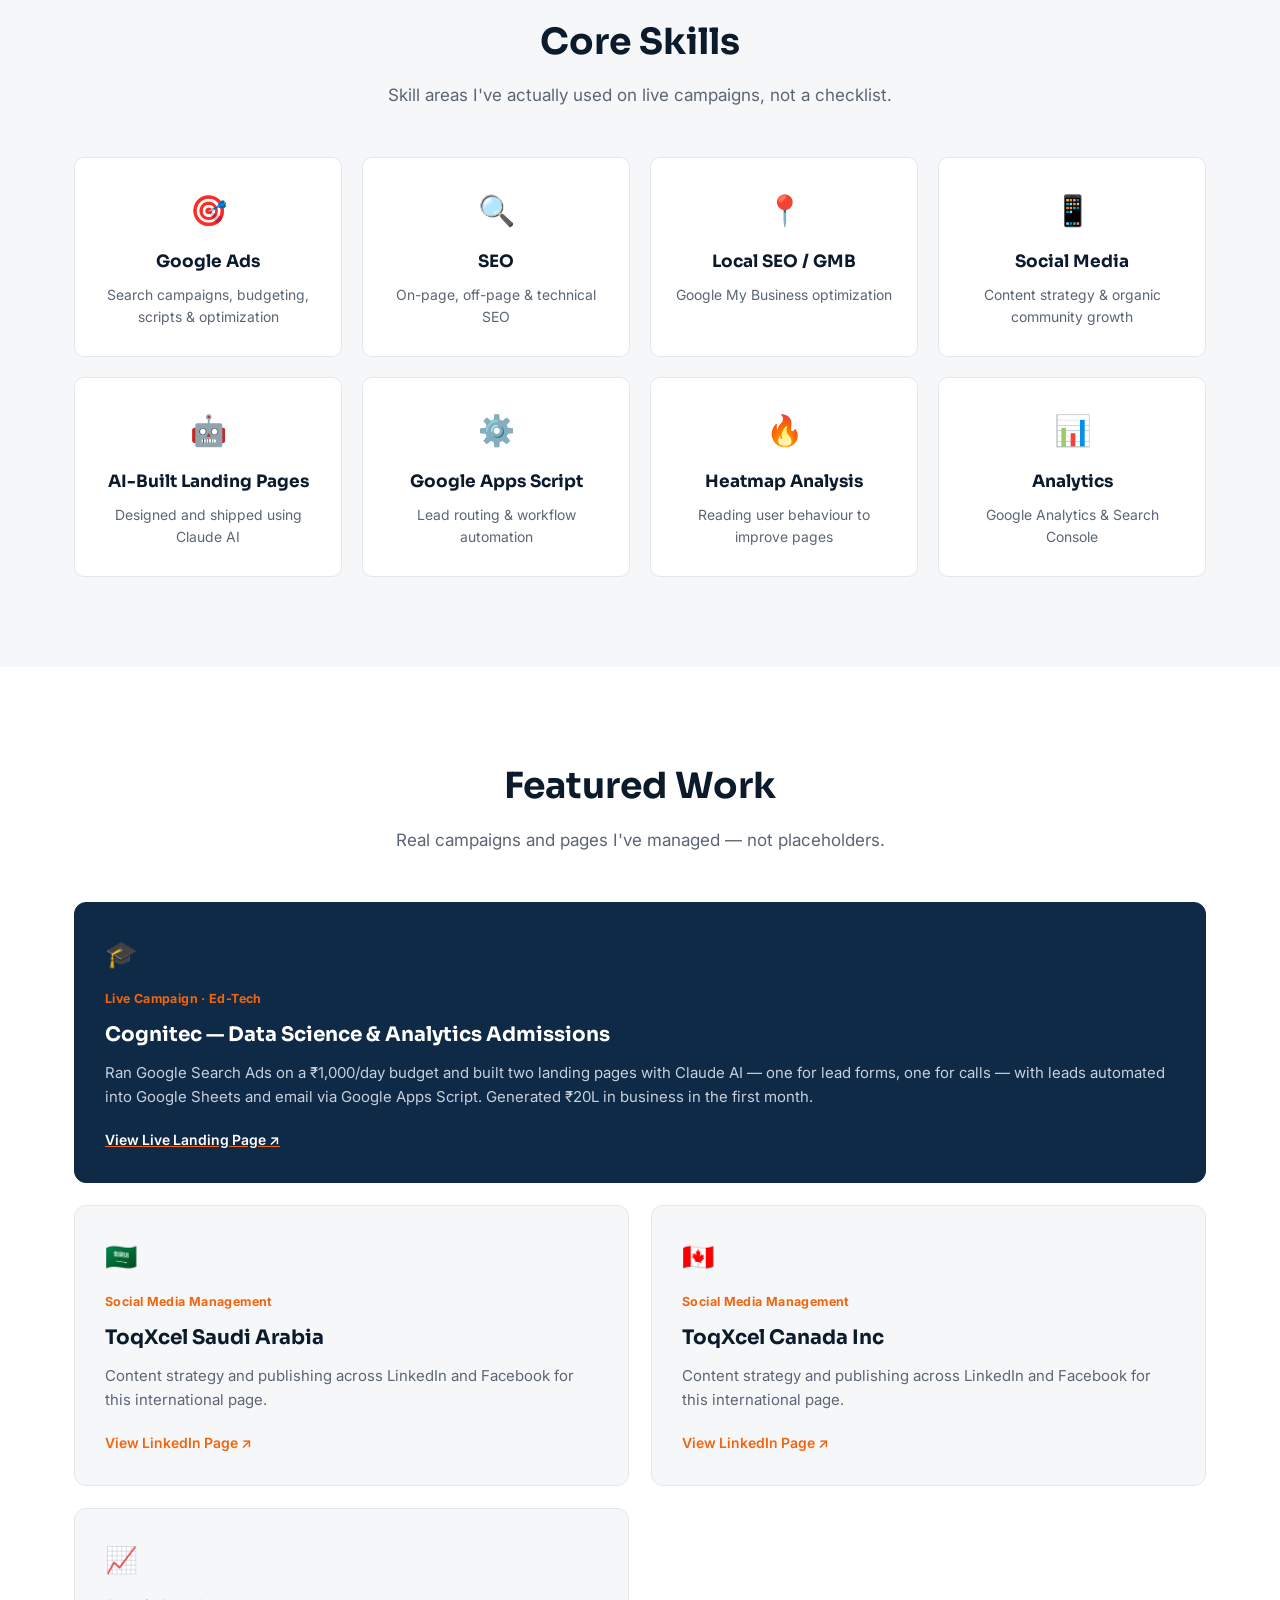
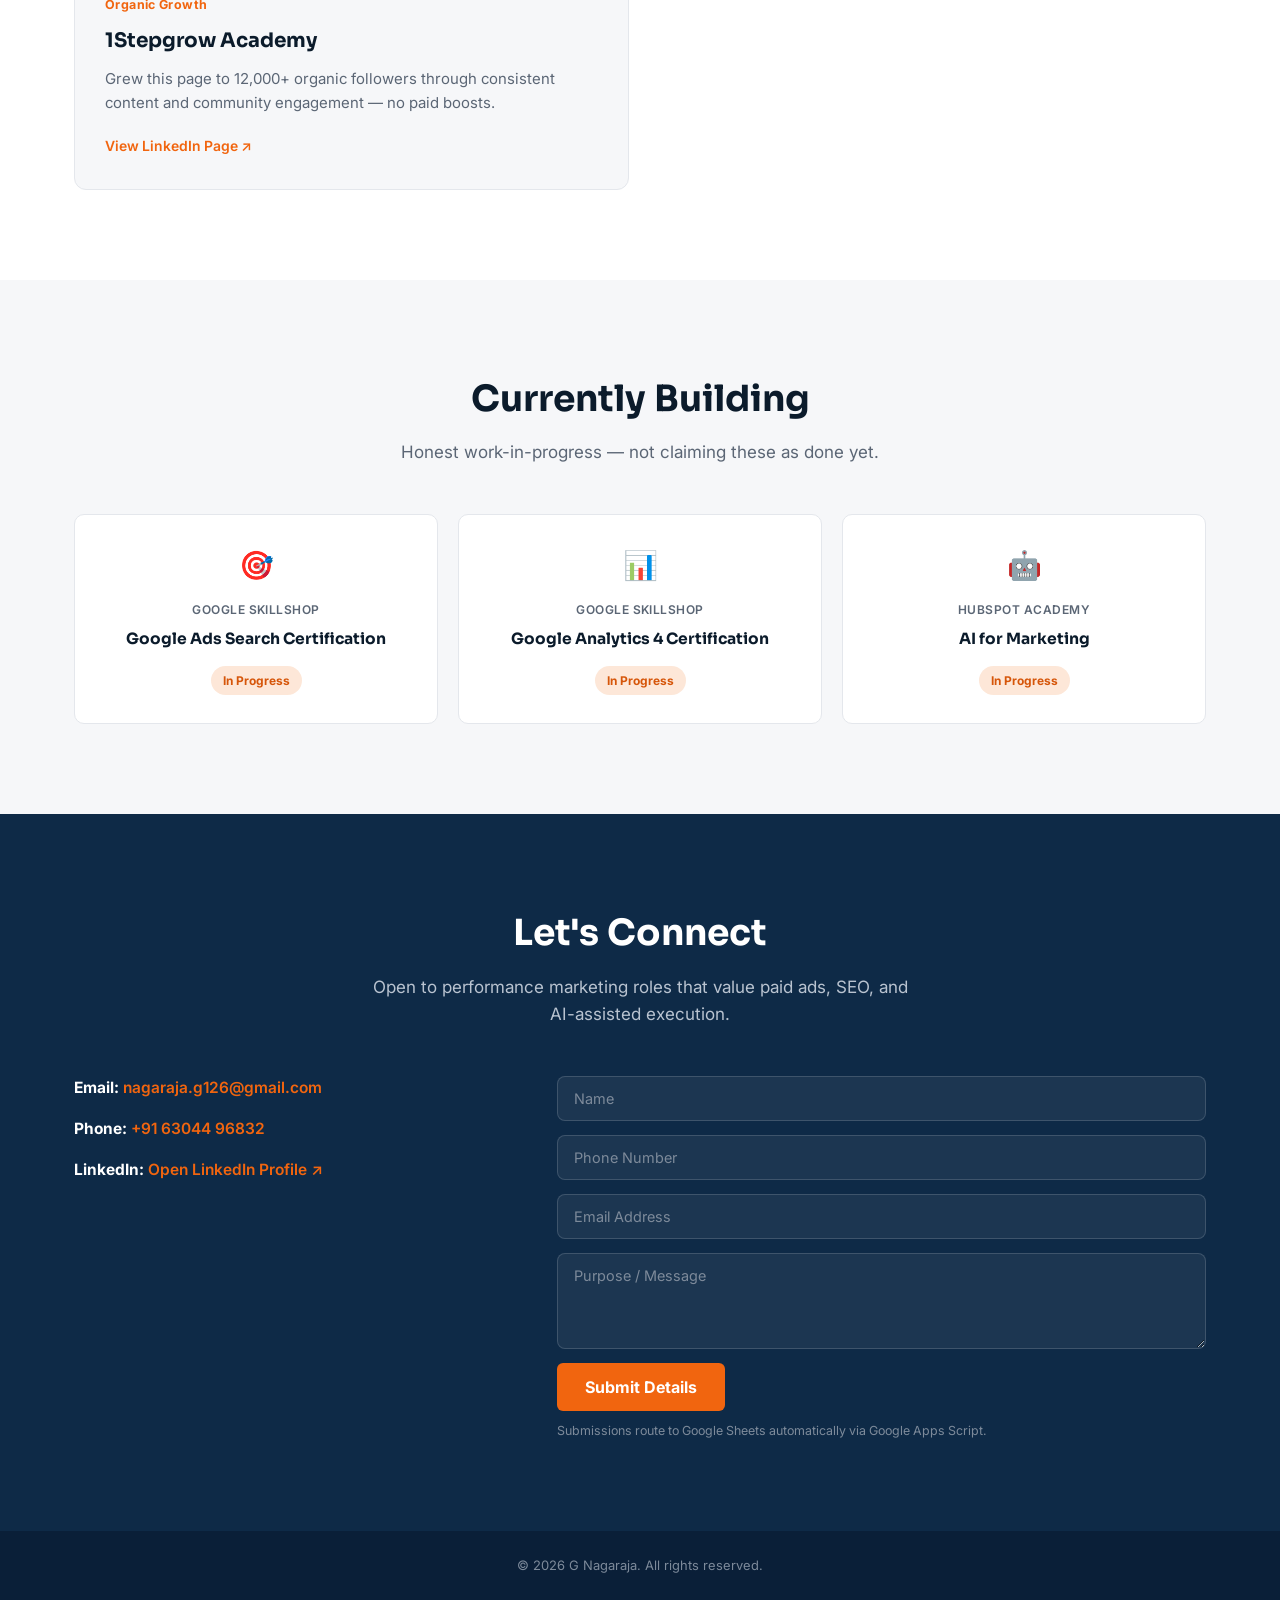
==== commit fa193e49: "Add files via upload" ====
--- a/index.html
+++ b/index.html
@@ -6,7 +6,7 @@
 <title>G Nagaraja | Performance Marketing Executive</title>
 <meta name="description" content="G Nagaraja — Performance Marketing Executive. Google Ads, SEO, social growth and AI-assisted landing pages & automation.">
 <link rel="stylesheet" href="styles.css">
-<link rel="icon" type="image/png" href="assets/img/favicon.png">
+<link rel="icon" type="image/png" href="[data-uri]">
 </head>
 <body>
 
@@ -52,7 +52,7 @@
         <div class="photo-glow"></div>
         <div class="photo-ring">
           <div class="photo-gap">
-            <img src="assets/img/hero_circle.png" alt="G Nagaraja">
+            <img src="[data-uri]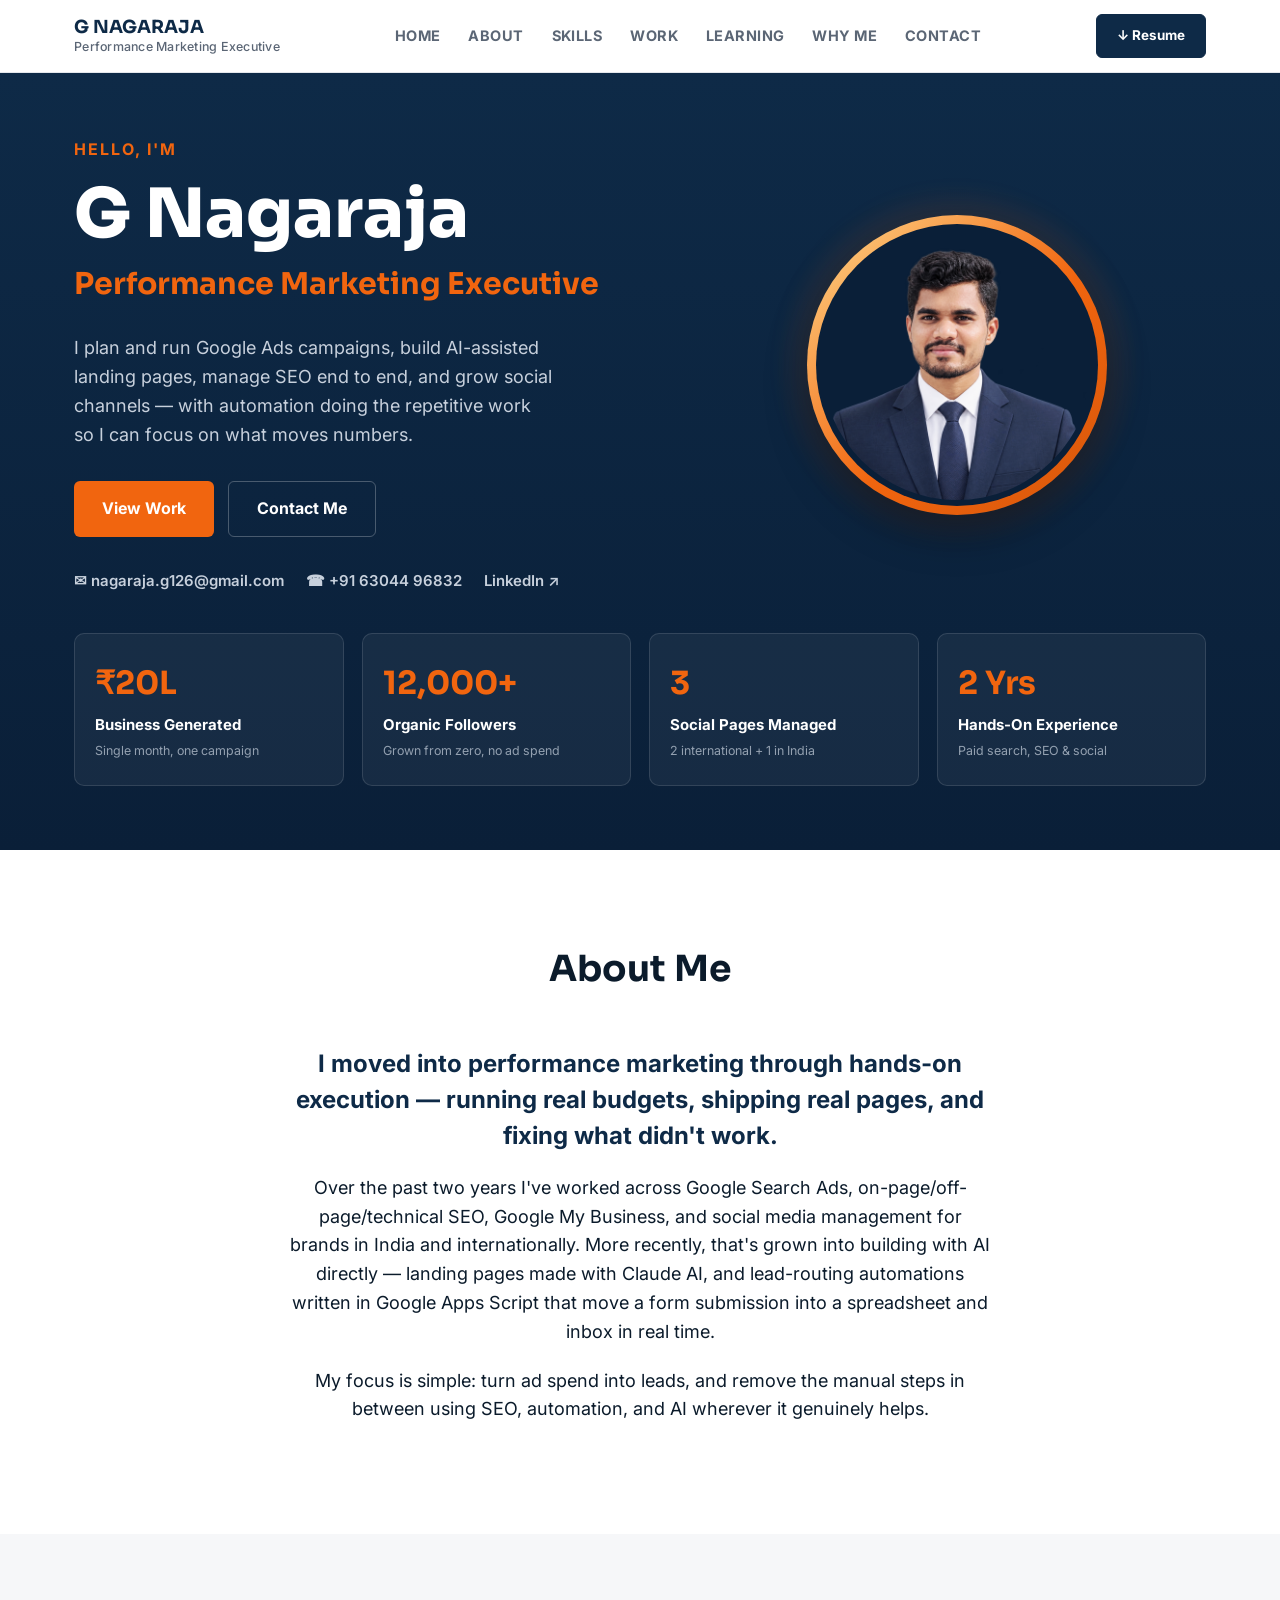
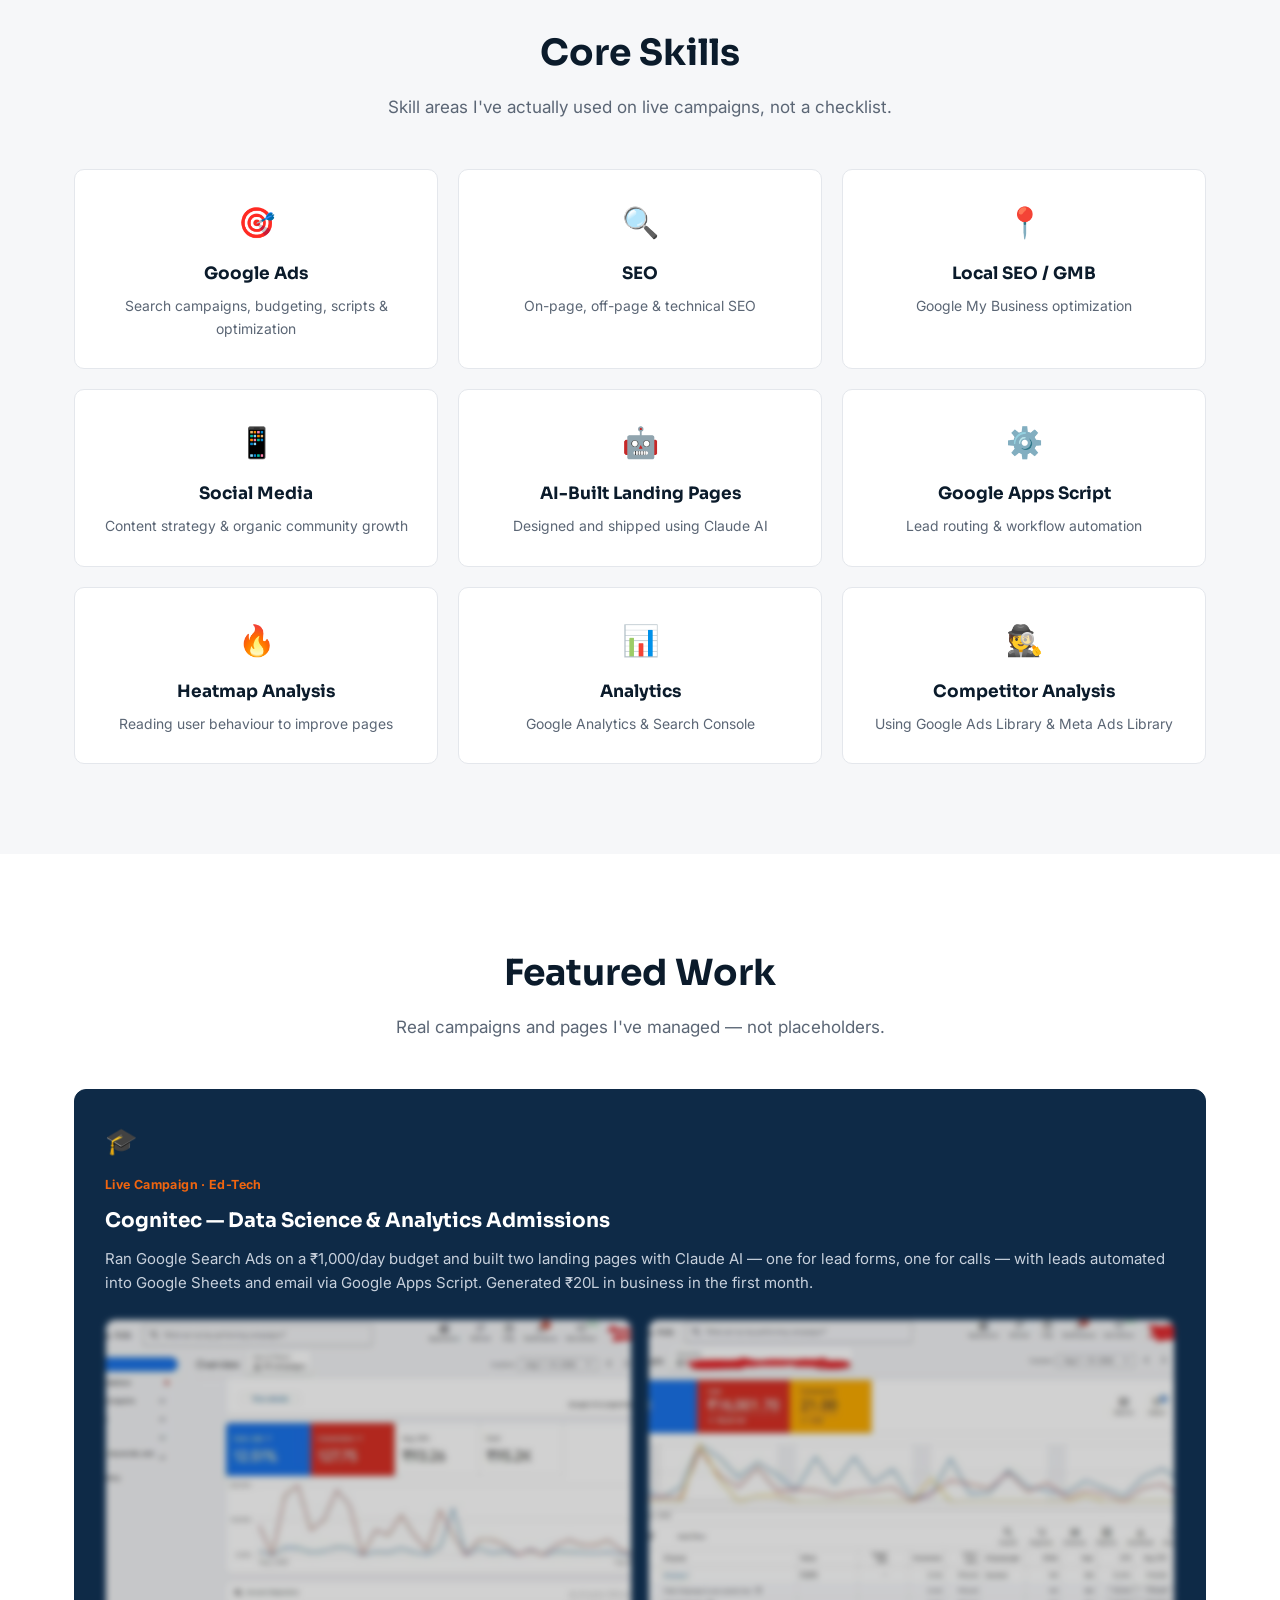
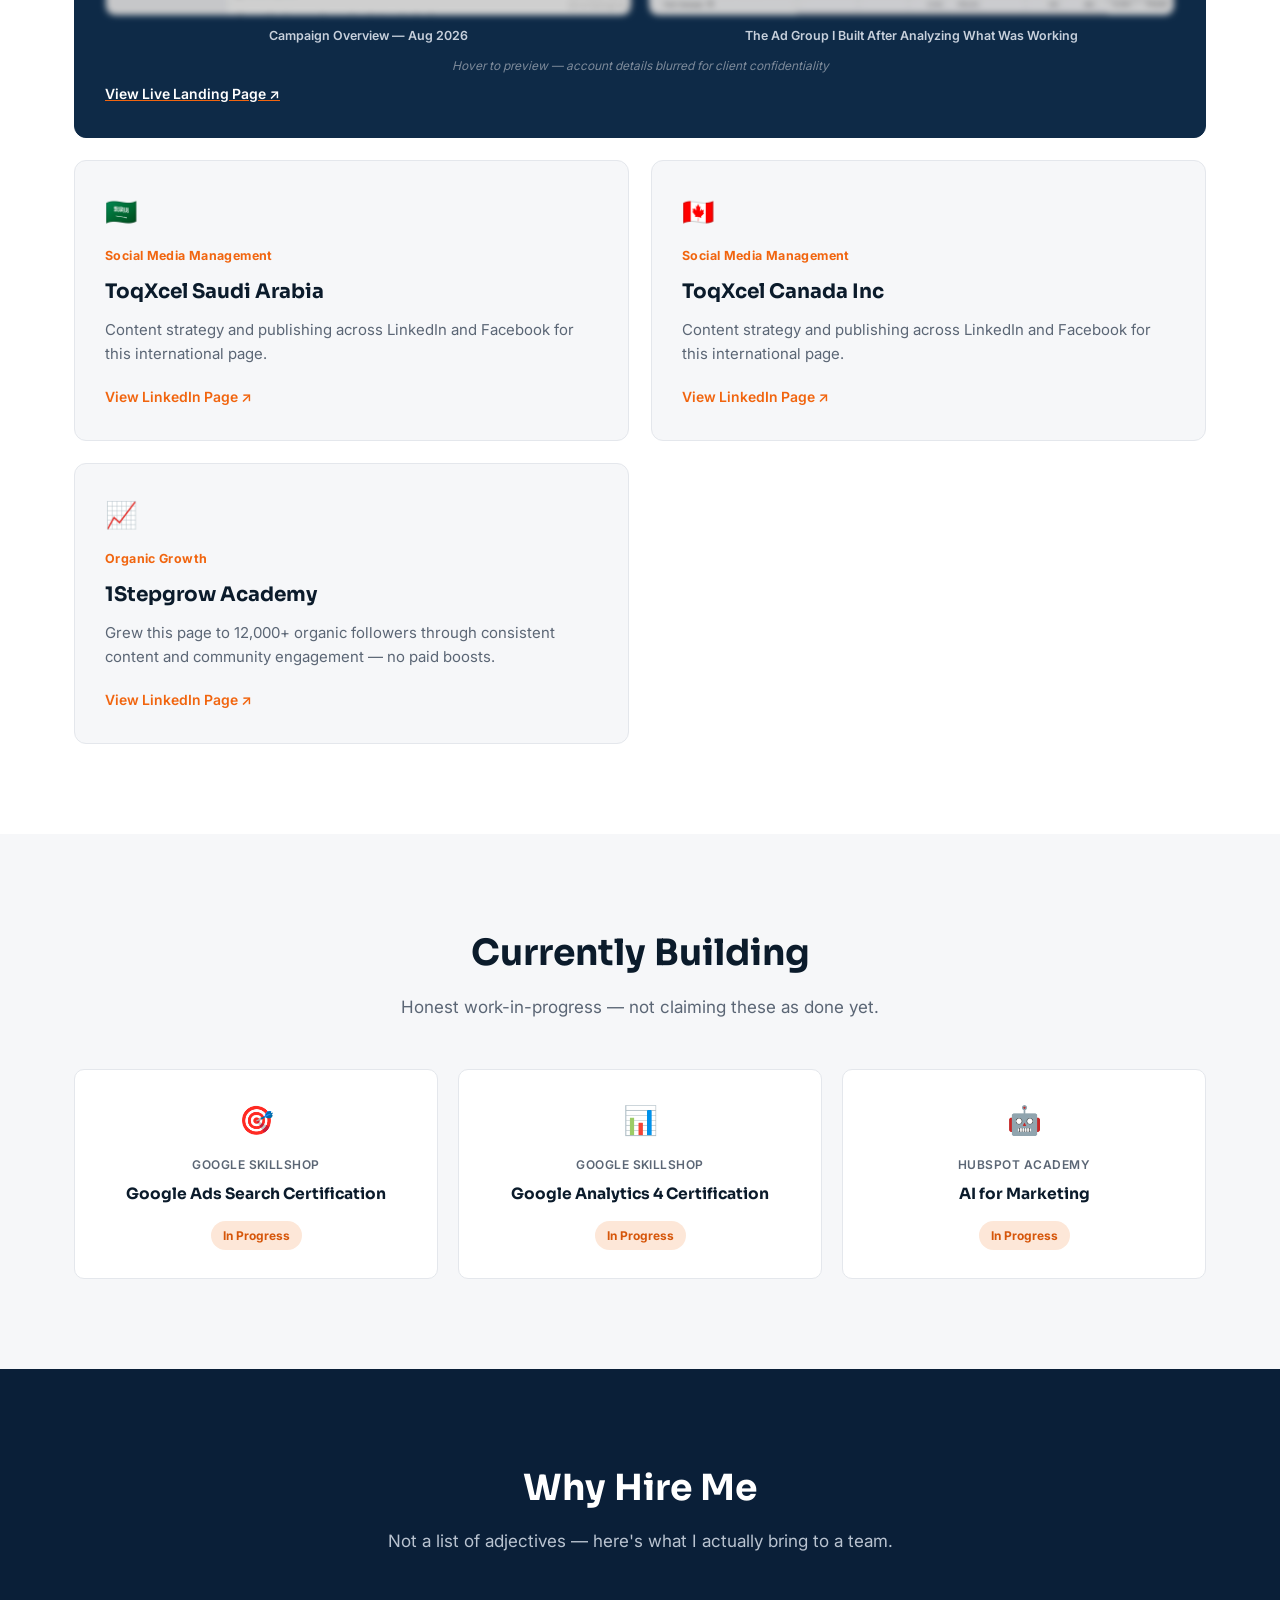
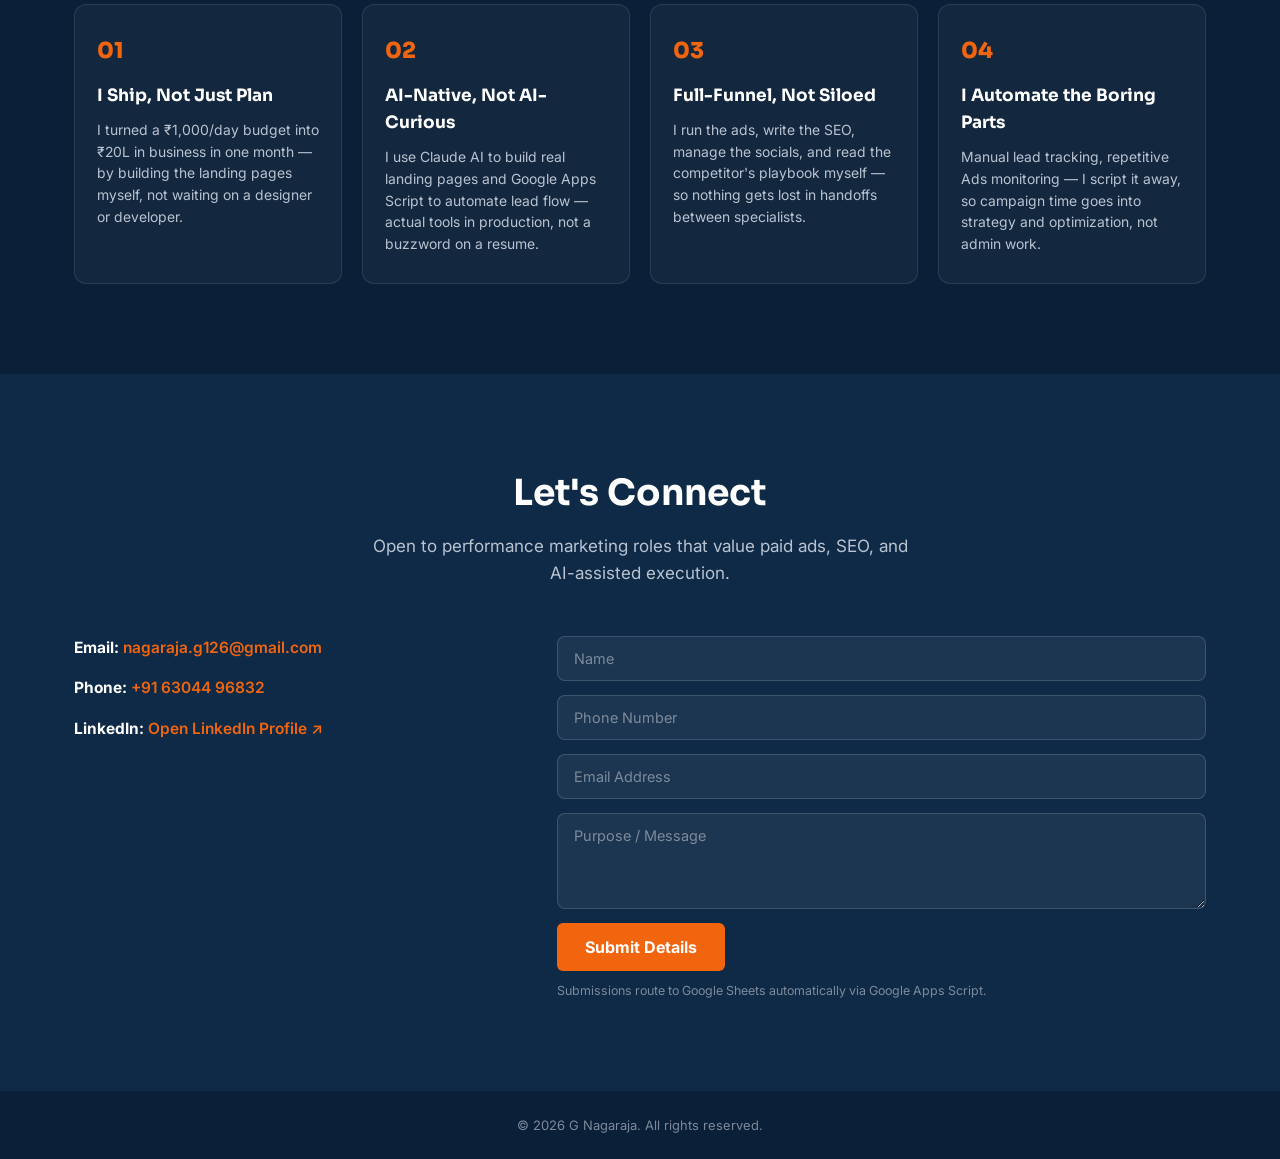
==== commit d8f38a98: "Add files via upload" ====
--- a/index.html
+++ b/index.html
@@ -19,6 +19,7 @@
       <a href="#skills">SKILLS</a>
       <a href="#work">WORK</a>
       <a href="#learning">LEARNING</a>
+      <a href="#why-hire">WHY ME</a>
       <a href="#contact">CONTACT</a>
     </nav>
     <a href="assets/resume/G_Nagaraja_Resume.pdf" download class="nav-cta">↓ Resume</a>
@@ -70,9 +71,9 @@
         <span class="stat-sub">Grown from zero, no ad spend</span>
       </div>
       <div class="stat-card">
-        <span class="stat-num">3–5</span>
-        <span class="stat-title">Pages Ranked</span>
-        <span class="stat-sub">Moved to Google page 2–3</span>
+        <span class="stat-num">3</span>
+        <span class="stat-title">Social Pages Managed</span>
+        <span class="stat-sub">2 international + 1 in India</span>
       </div>
       <div class="stat-card">
         <span class="stat-num">2 Yrs</span>
@@ -143,6 +144,11 @@
           <span class="skill-icon">📊</span>
           <h3>Analytics</h3>
           <p>Google Analytics &amp; Search Console</p>
+        </div>
+        <div class="skill-card">
+          <span class="skill-icon">🕵️</span>
+          <h3>Competitor Analysis</h3>
+          <p>Using Google Ads Library &amp; Meta Ads Library</p>
         </div>
       </div>
     </div>
@@ -162,6 +168,19 @@
           <p class="work-tag">Live Campaign · Ed-Tech</p>
           <h3>Cognitec — Data Science &amp; Analytics Admissions</h3>
           <p class="work-desc">Ran Google Search Ads on a ₹1,000/day budget and built two landing pages with Claude AI — one for lead forms, one for calls — with leads automated into Google Sheets and email via Google Apps Script. Generated ₹20L in business in the first month.</p>
+
+          <div class="teaser-row">
+            <div class="teaser-tile">
+              <img src="[data-uri]" alt="Google Ads campaign overview — August 2026">
+              <p class="teaser-caption">Campaign Overview — Aug 2026</p>
+            </div>
+            <div class="teaser-tile">
+              <img src="[data-uri]" alt="Ad group-level results after optimization">
+              <p class="teaser-caption">The Ad Group I Built After Analyzing What Was Working</p>
+            </div>
+          </div>
+          <p class="teaser-hint">Hover to preview — account details blurred for client confidentiality</p>
+
           <a href="https://learn.cognitec.in/" target="_blank" rel="noopener" class="work-link">View Live Landing Page ↗</a>
         </div>
 
@@ -218,6 +237,38 @@
           <p class="learning-sub">HubSpot Academy</p>
           <h3>AI for Marketing</h3>
           <span class="learning-status">In Progress</span>
+        </div>
+      </div>
+    </div>
+  </section>
+
+  <!-- WHY HIRE ME -->
+  <section class="why-hire" id="why-hire">
+    <div class="section-inner">
+      <div class="section-head center light">
+        <h2>Why Hire Me</h2>
+        <p>Not a list of adjectives — here's what I actually bring to a team.</p>
+      </div>
+      <div class="why-grid">
+        <div class="why-card">
+          <span class="why-num">01</span>
+          <h3>I Ship, Not Just Plan</h3>
+          <p>I turned a ₹1,000/day budget into ₹20L in business in one month — by building the landing pages myself, not waiting on a designer or developer.</p>
+        </div>
+        <div class="why-card">
+          <span class="why-num">02</span>
+          <h3>AI-Native, Not AI-Curious</h3>
+          <p>I use Claude AI to build real landing pages and Google Apps Script to automate lead flow — actual tools in production, not a buzzword on a resume.</p>
+        </div>
+        <div class="why-card">
+          <span class="why-num">03</span>
+          <h3>Full-Funnel, Not Siloed</h3>
+          <p>I run the ads, write the SEO, manage the socials, and read the competitor's playbook myself — so nothing gets lost in handoffs between specialists.</p>
+        </div>
+        <div class="why-card">
+          <span class="why-num">04</span>
+          <h3>I Automate the Boring Parts</h3>
+          <p>Manual lead tracking, repetitive Ads monitoring — I script it away, so campaign time goes into strategy and optimization, not admin work.</p>
         </div>
       </div>
     </div>
--- a/styles.css
+++ b/styles.css
@@ -70,7 +70,7 @@
 .hero-inner { max-width: var(--max-w); margin: 0 auto; padding: 64px 24px 40px; display: grid; grid-template-columns: 1.1fr 0.9fr; align-items: center; gap: 24px; }
 .hero-eyebrow { font-size: 16px; font-weight: 700; letter-spacing: 0.12em; color: var(--orange); margin-bottom: 16px; }
 .hero-title { font-family: var(--font-display); font-weight: 800; font-size: clamp(46px, 5.8vw, 68px); line-height: 1.06; color: var(--white); margin: 0 0 10px; }
-.hero-role { font-family: var(--font-display); font-weight: 700; font-size: 24px; color: var(--orange); margin-bottom: 24px; }
+.hero-role { font-family: var(--font-display); font-weight: 700; font-size: 30px; color: var(--orange); margin-bottom: 26px; }
 .hero-desc { font-size: 18px; color: #C7D0DC; max-width: 480px; margin-bottom: 32px; }
 .hero-actions { display: flex; gap: 14px; margin-bottom: 32px; }
 .hero-actions .btn-ghost { color: var(--white); border-color: rgba(255,255,255,0.25); }
@@ -132,7 +132,7 @@
 
 /* ===== Skills ===== */
 .skills { background: var(--paper); }
-.skill-grid { display: grid; grid-template-columns: repeat(4, 1fr); gap: 20px; }
+.skill-grid { display: grid; grid-template-columns: repeat(3, 1fr); gap: 20px; }
 .skill-card { background: var(--white); border: 1px solid var(--line); border-radius: 10px; padding: 28px 22px; text-align: center; transition: border-color 0.15s ease, transform 0.15s ease; }
 .skill-card:hover { border-color: var(--orange); transform: translateY(-2px); }
 .skill-icon { font-size: 30px; display: block; margin-bottom: 14px; }
@@ -161,6 +161,25 @@
 .work-card-wide .work-desc { color: #C7D0DC; }
 .work-card-wide .work-link { color: var(--white); text-decoration: underline; text-decoration-color: var(--orange); }
 
+.teaser-row { display: grid; grid-template-columns: 1fr 1fr; gap: 16px; margin: 24px 0 10px; }
+.teaser-tile { display: flex; flex-direction: column; gap: 10px; }
+.teaser-tile img {
+  width: 100%;
+  aspect-ratio: 16/9;
+  object-fit: cover;
+  object-position: top;
+  border-radius: 10px;
+  border: 1px solid rgba(255,255,255,0.12);
+  filter: blur(3px) brightness(0.82);
+  transition: filter 0.25s ease;
+  cursor: pointer;
+}
+.teaser-tile img:hover { filter: blur(0.4px) brightness(1); }
+.teaser-caption { font-size: 12.5px; font-weight: 600; color: #C7D0DC; text-align: center; }
+.teaser-hint { font-size: 12px; color: #7D8A9A; text-align: center; margin-bottom: 6px; font-style: italic; }
+
+@media (max-width: 600px) { .teaser-row { grid-template-columns: 1fr; } }
+
 @media (max-width: 760px) { .work-grid { grid-template-columns: 1fr; } }
 
 /* ===== Learning ===== */
@@ -174,6 +193,23 @@
 @media (max-width: 760px) { .learning-grid { grid-template-columns: 1fr; } }
 
 /* ===== Contact ===== */
+/* ===== Why Hire Me ===== */
+.why-hire { background: var(--navy-deep); }
+.why-grid { display: grid; grid-template-columns: repeat(4, 1fr); gap: 20px; }
+.why-card {
+  background: rgba(255,255,255,0.04);
+  border: 1px solid rgba(255,255,255,0.1);
+  border-radius: 12px;
+  padding: 28px 22px;
+  transition: border-color 0.15s ease, transform 0.15s ease;
+}
+.why-card:hover { border-color: var(--orange); transform: translateY(-2px); }
+.why-num { font-family: var(--font-display); font-weight: 800; font-size: 22px; color: var(--orange); display: block; margin-bottom: 14px; }
+.why-card h3 { font-family: var(--font-display); font-size: 17px; font-weight: 700; color: var(--white); margin: 0 0 10px; }
+.why-card p { font-size: 14px; color: #B9C3D0; line-height: 1.55; }
+@media (max-width: 860px) { .why-grid { grid-template-columns: repeat(2, 1fr); } }
+@media (max-width: 600px) { .why-grid { grid-template-columns: 1fr; } }
+
 .contact { background: var(--navy); }
 .contact-grid { display: grid; grid-template-columns: 0.8fr 1.2fr; gap: 50px; }
 .contact-info p { color: #C7D0DC; font-size: 15.5px; margin-bottom: 16px; }
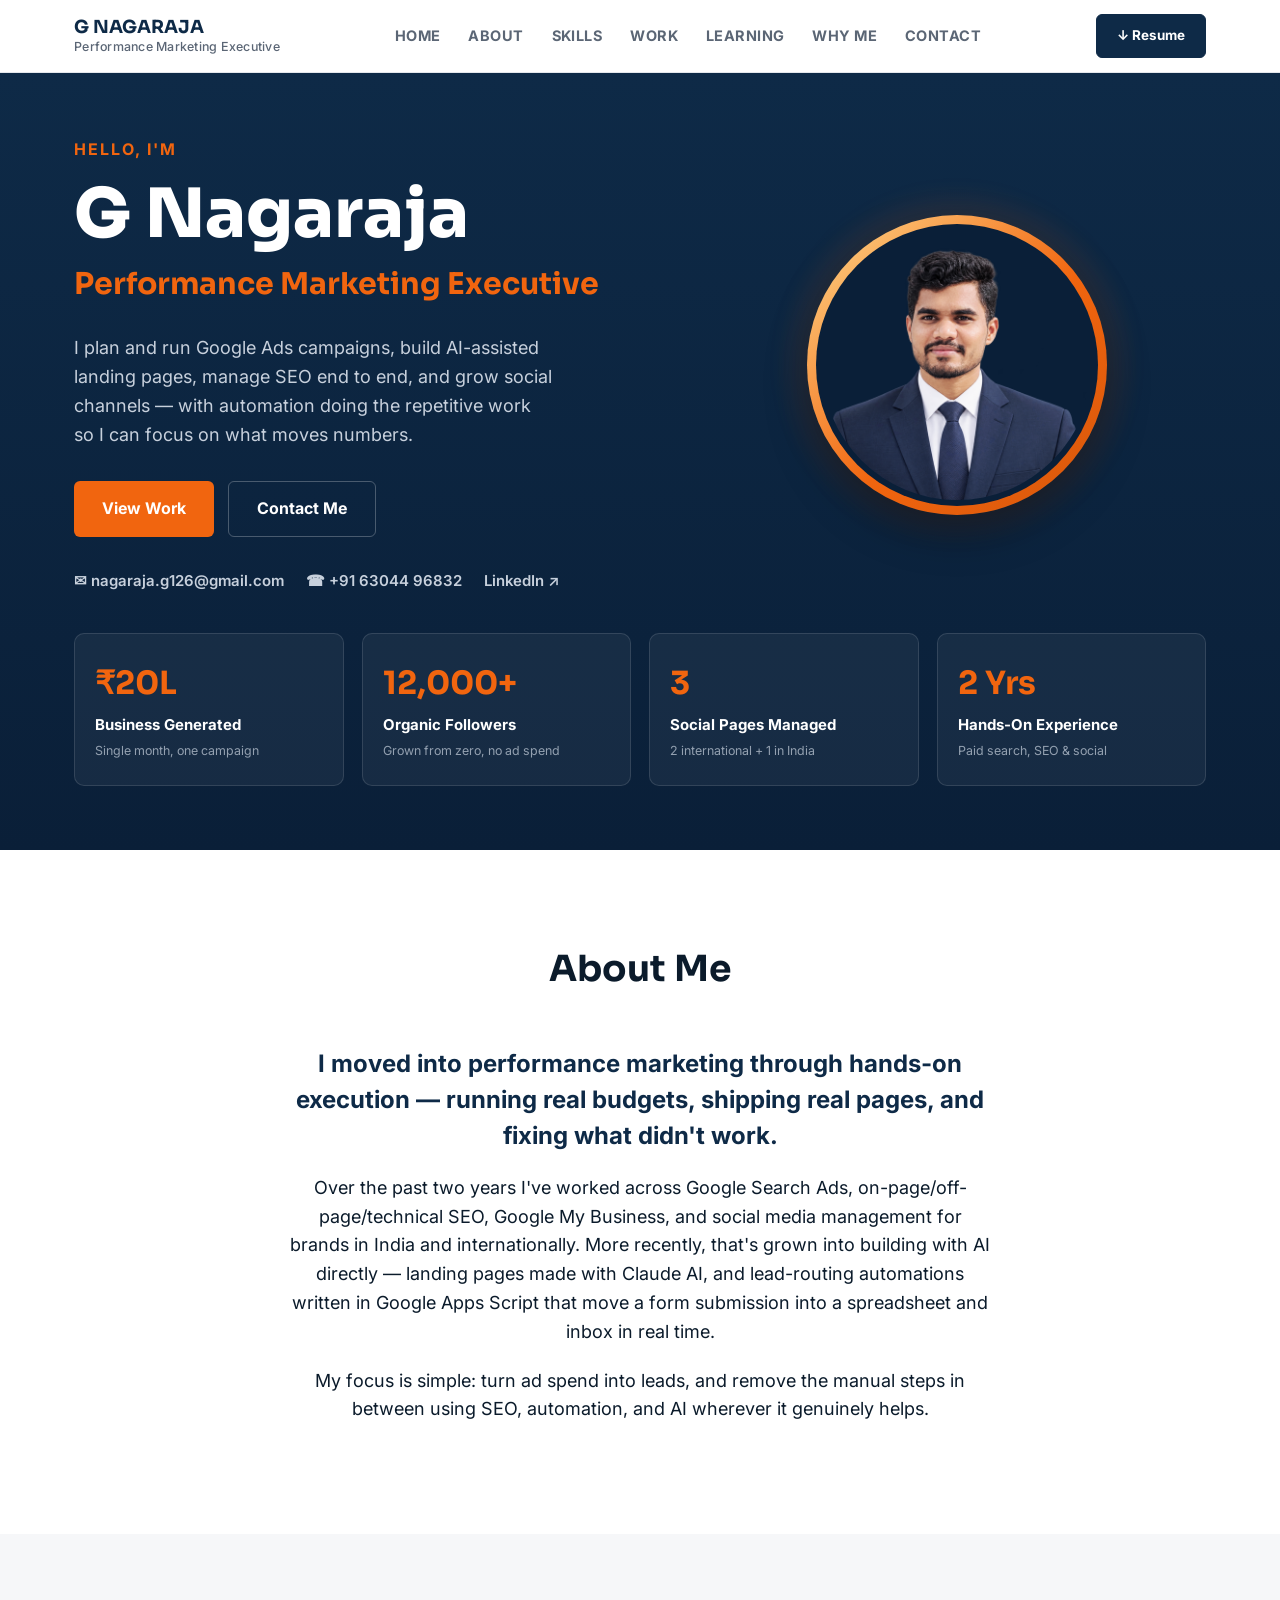
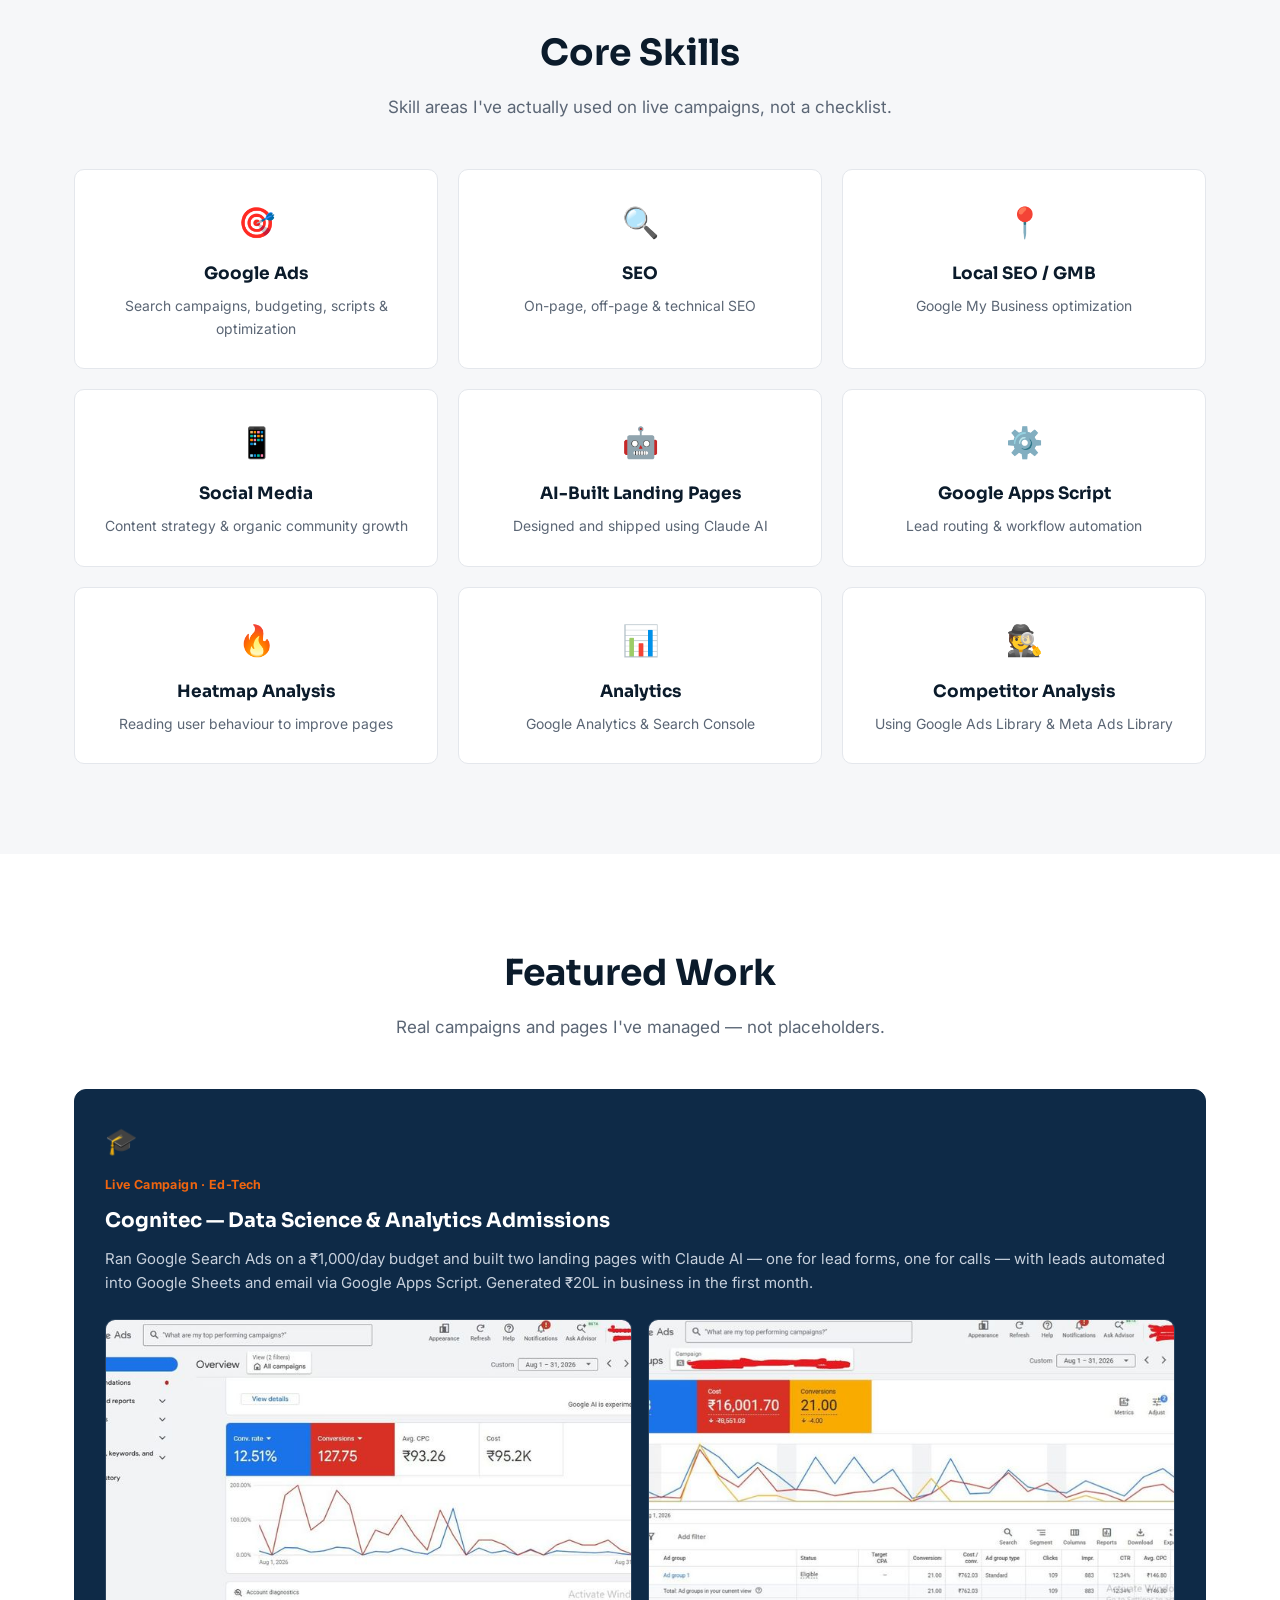
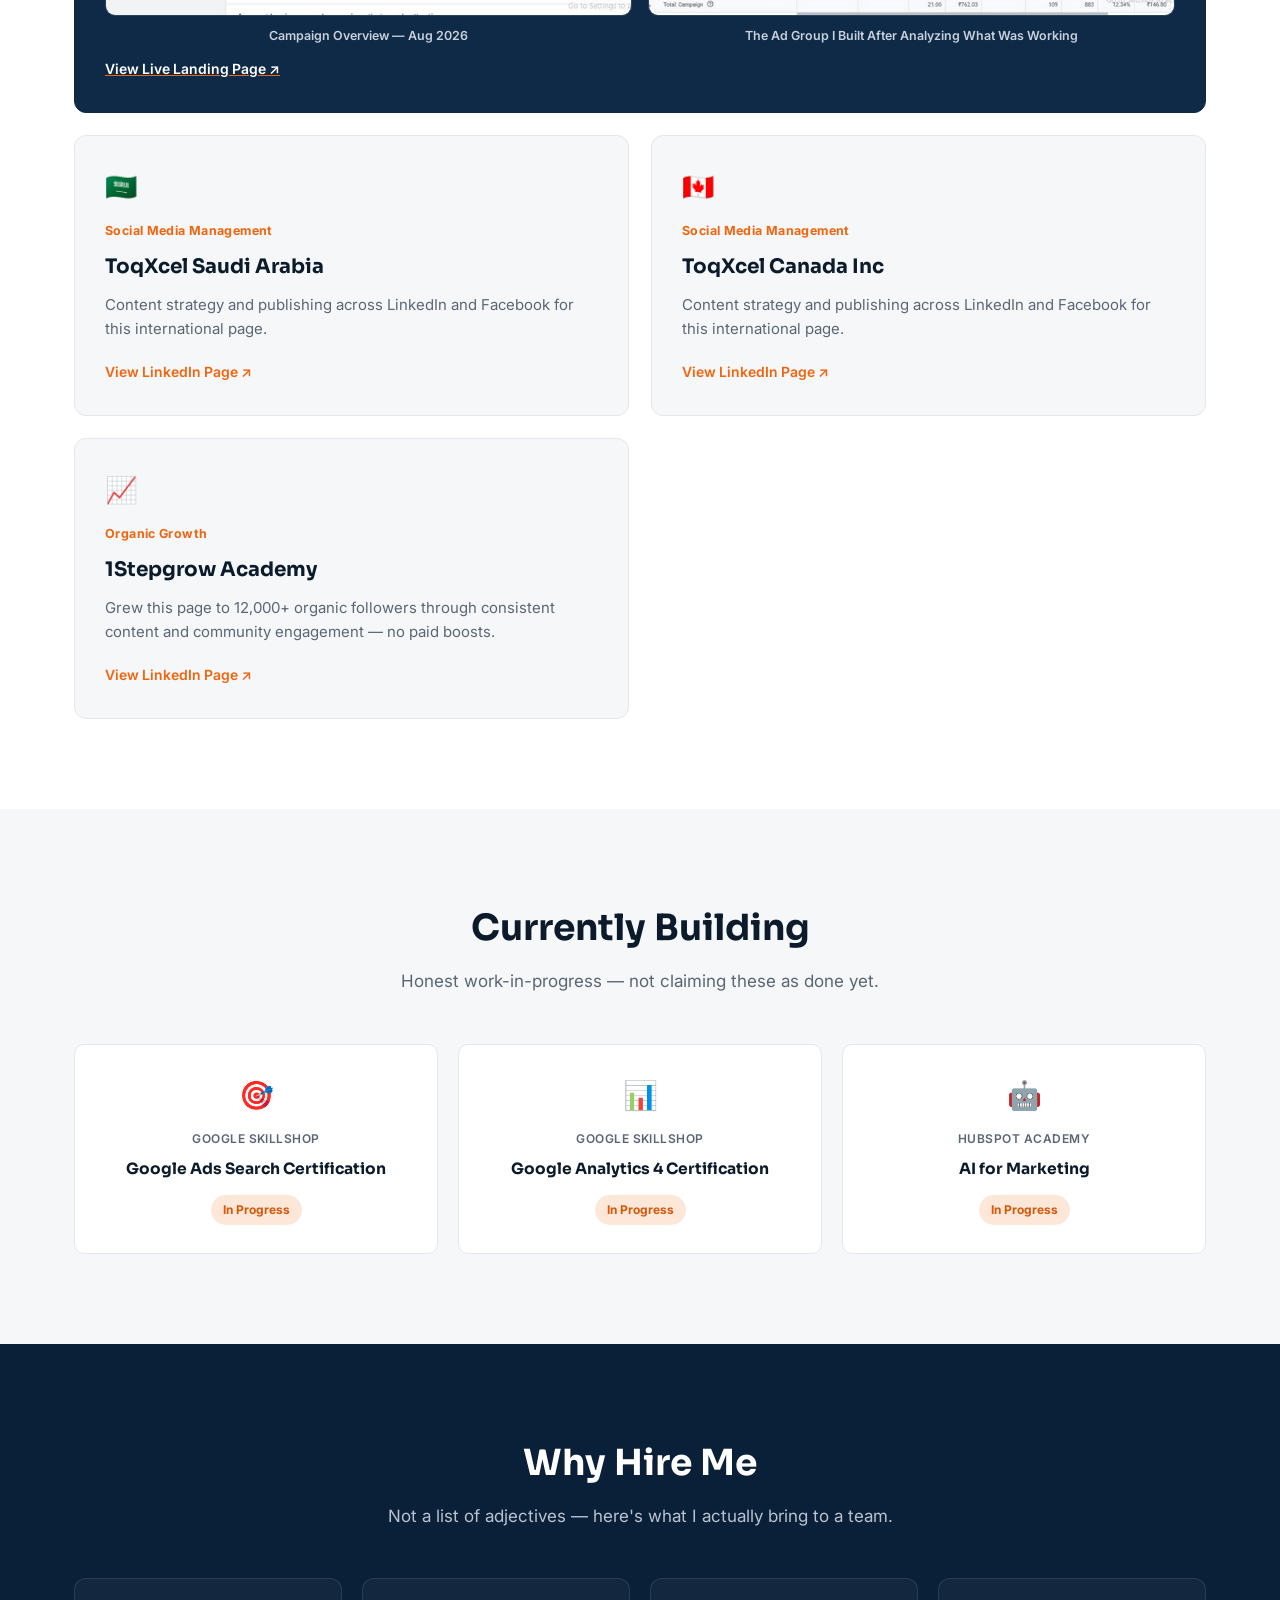
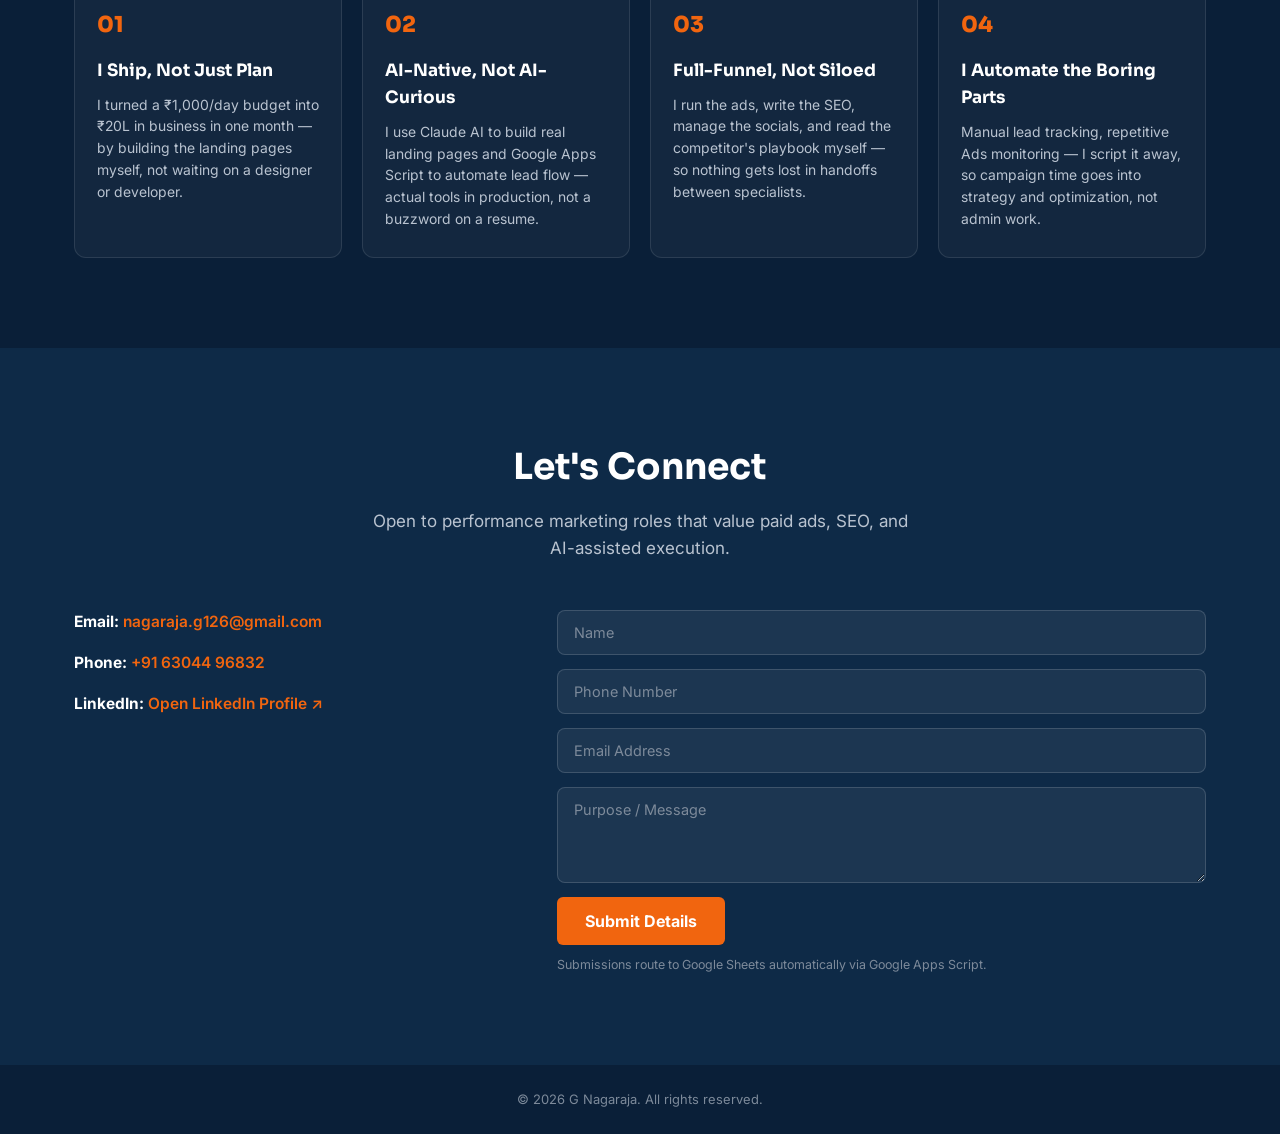
==== commit 08d7aec2: "Add files via upload" ====
--- a/index.html
+++ b/index.html
@@ -179,7 +179,6 @@
               <p class="teaser-caption">The Ad Group I Built After Analyzing What Was Working</p>
             </div>
           </div>
-          <p class="teaser-hint">Hover to preview — account details blurred for client confidentiality</p>
 
           <a href="https://learn.cognitec.in/" target="_blank" rel="noopener" class="work-link">View Live Landing Page ↗</a>
         </div>
--- a/styles.css
+++ b/styles.css
@@ -170,13 +170,8 @@
   object-position: top;
   border-radius: 10px;
   border: 1px solid rgba(255,255,255,0.12);
-  filter: blur(3px) brightness(0.82);
-  transition: filter 0.25s ease;
-  cursor: pointer;
-}
-.teaser-tile img:hover { filter: blur(0.4px) brightness(1); }
+}
 .teaser-caption { font-size: 12.5px; font-weight: 600; color: #C7D0DC; text-align: center; }
-.teaser-hint { font-size: 12px; color: #7D8A9A; text-align: center; margin-bottom: 6px; font-style: italic; }
 
 @media (max-width: 600px) { .teaser-row { grid-template-columns: 1fr; } }
 
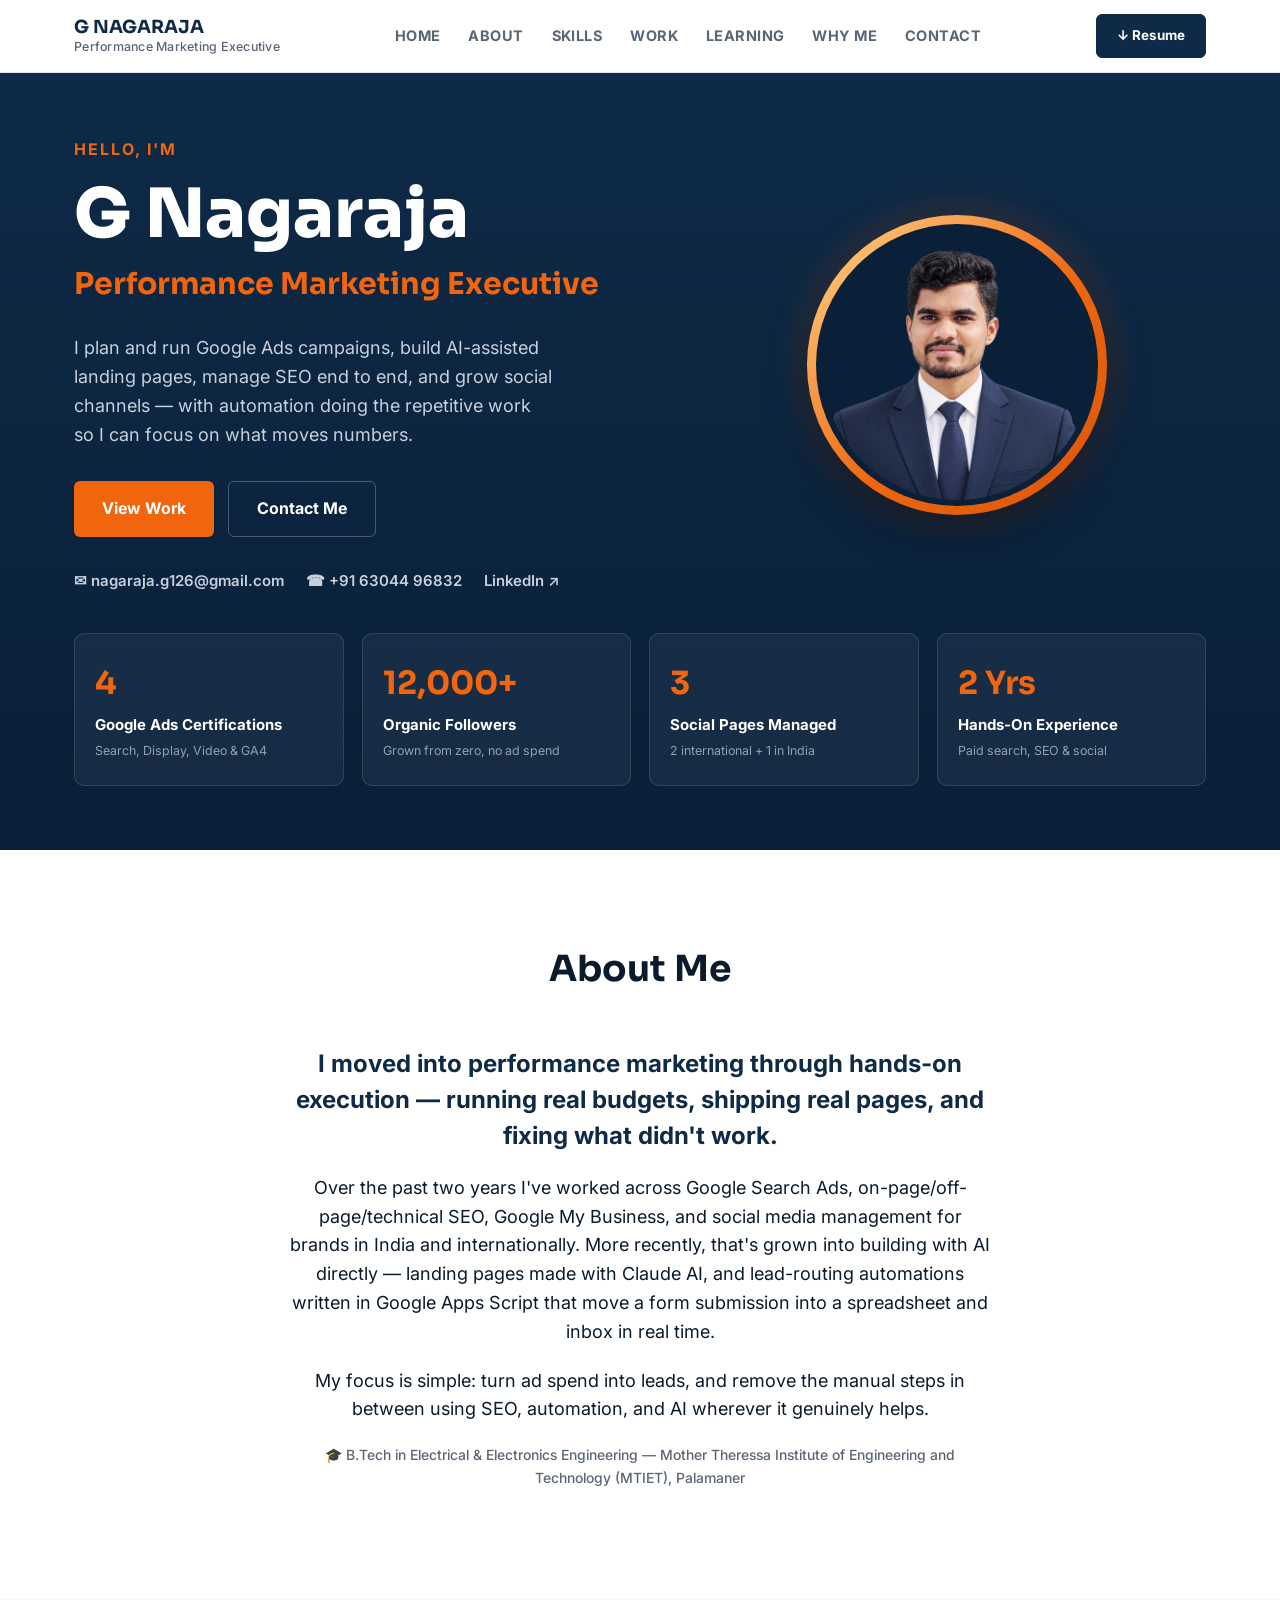
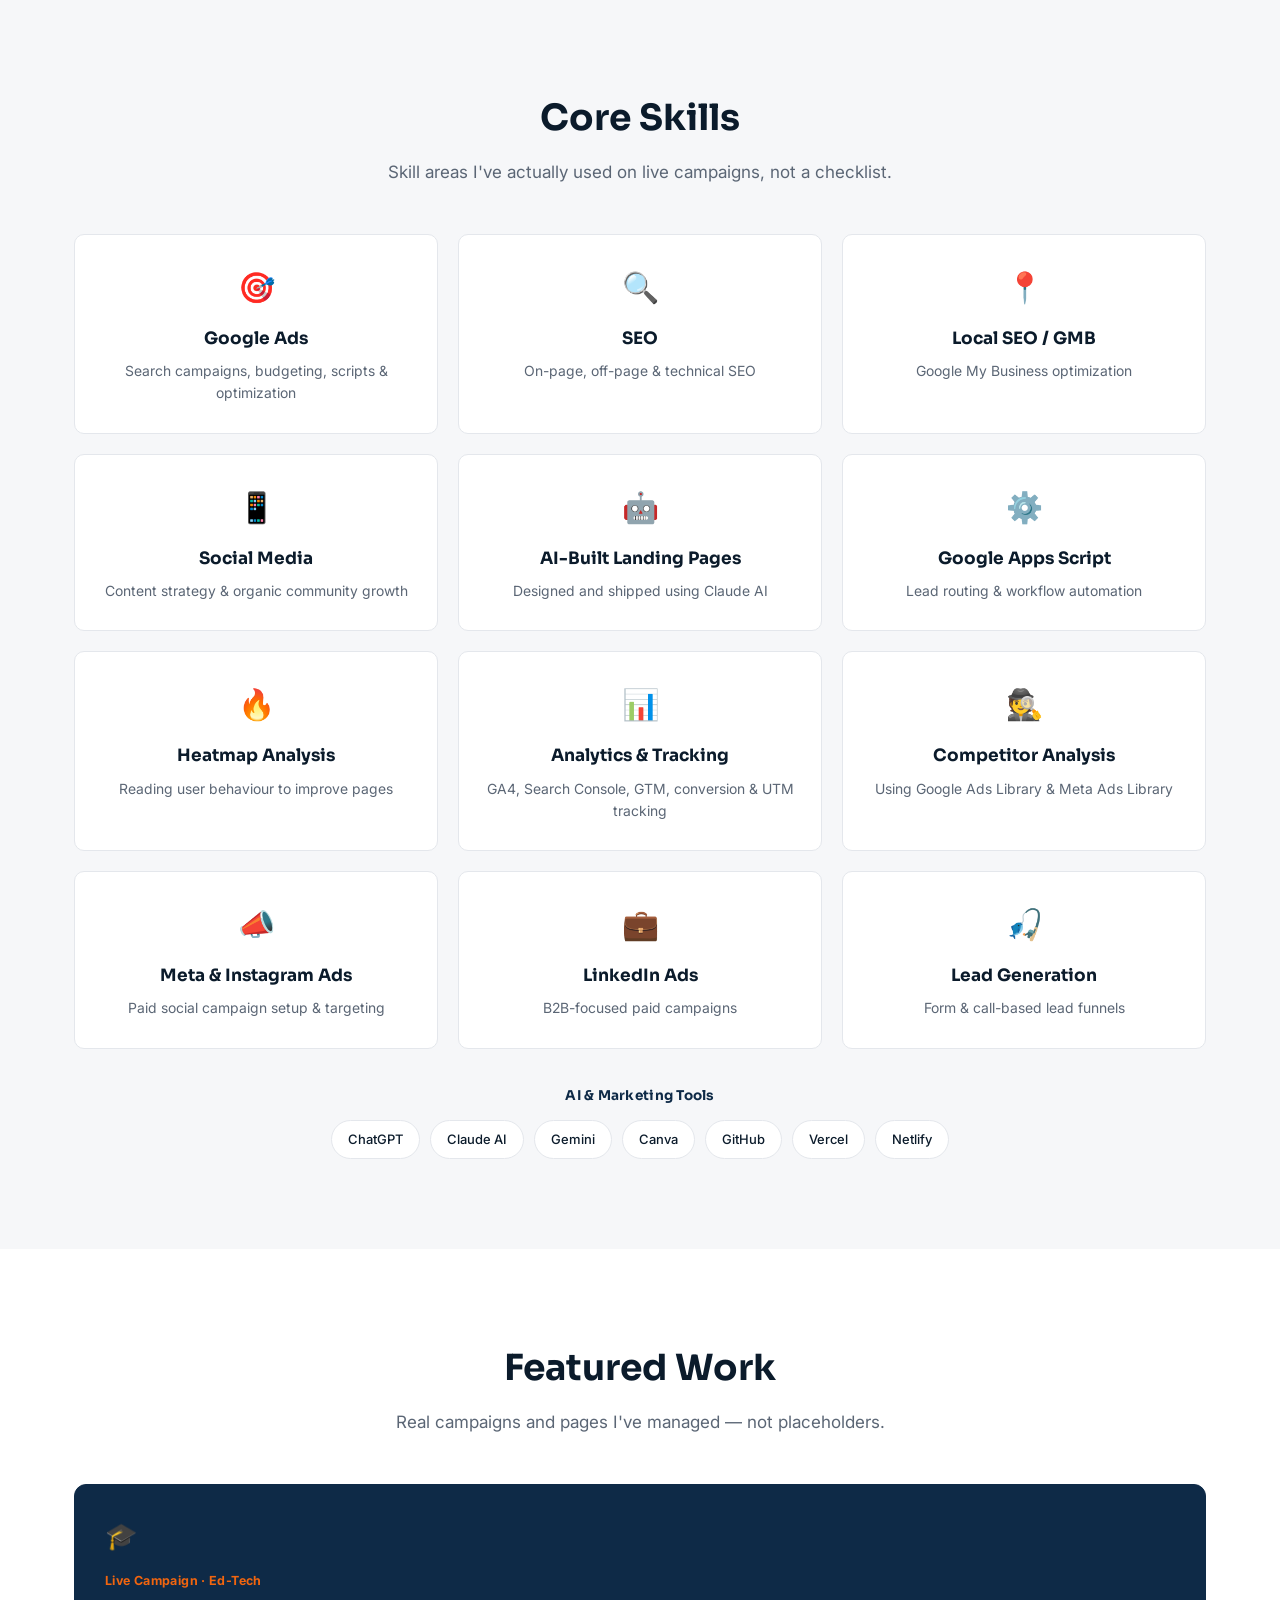
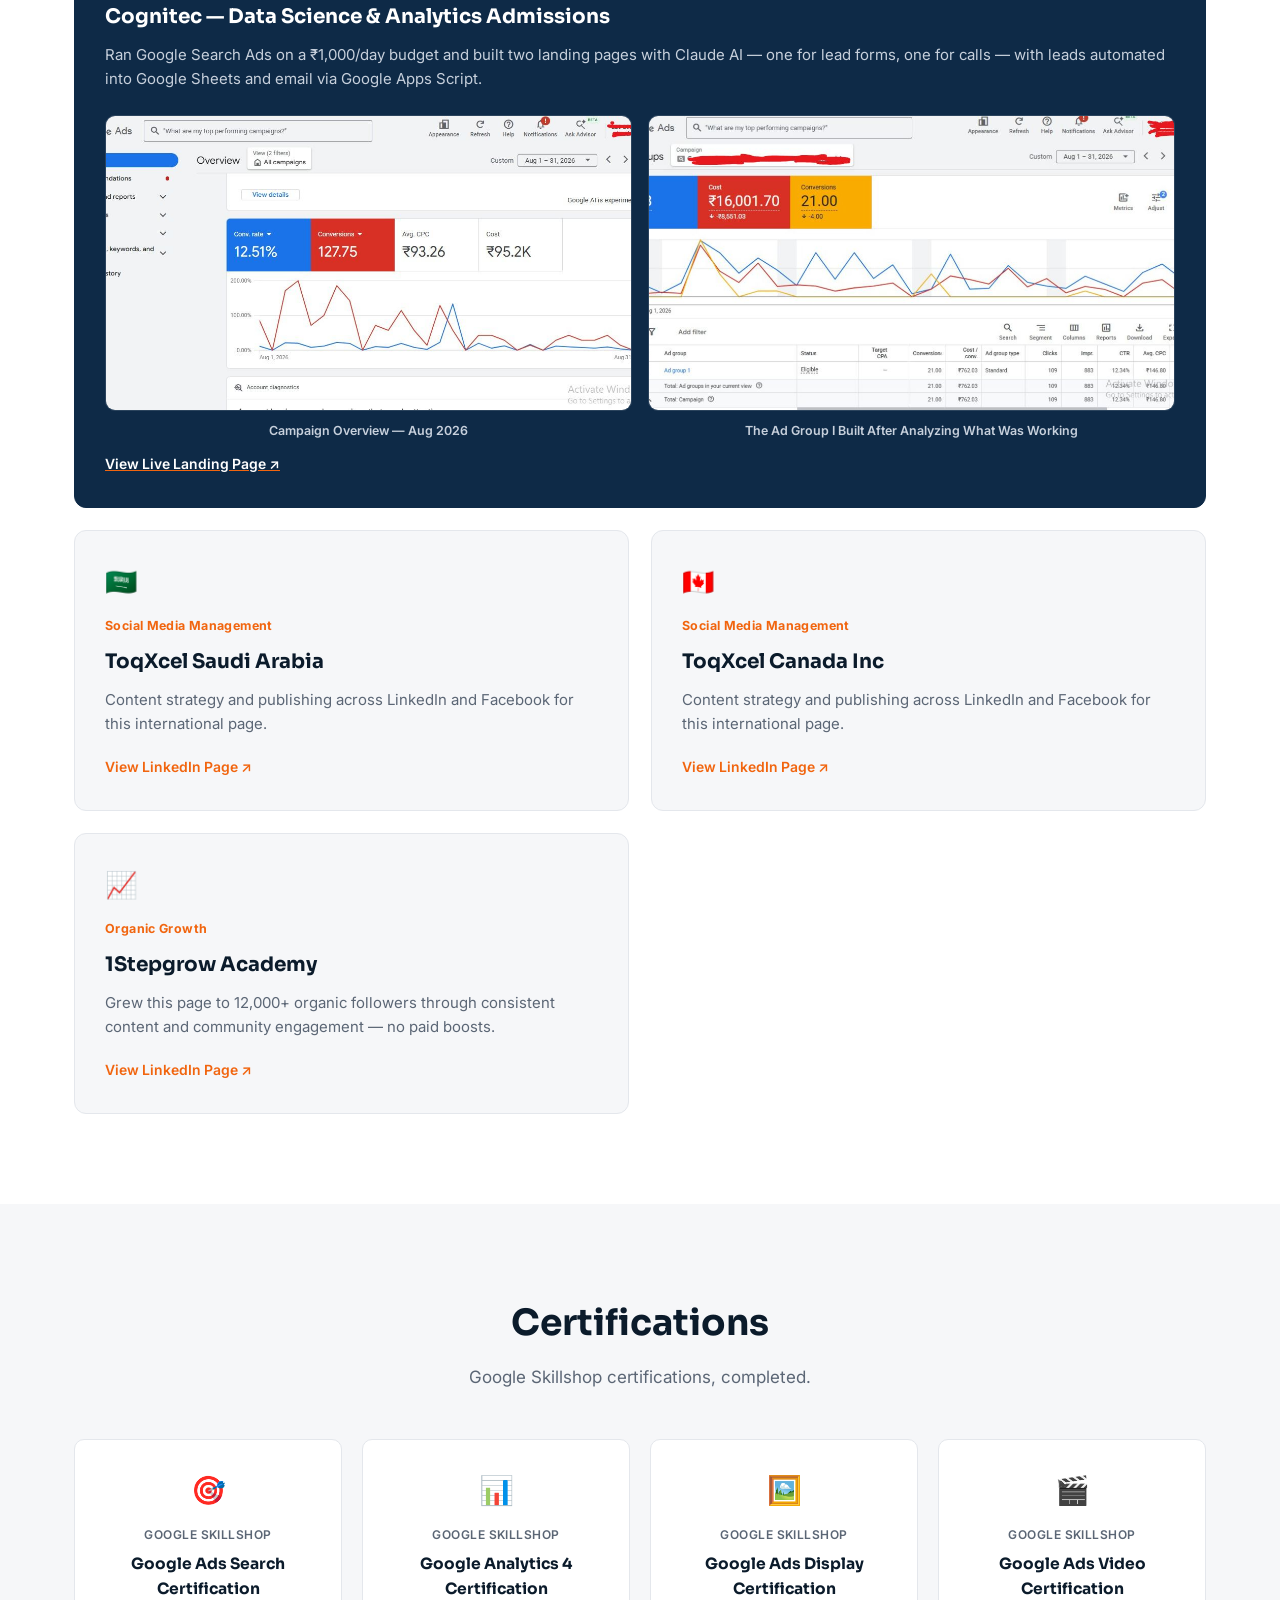
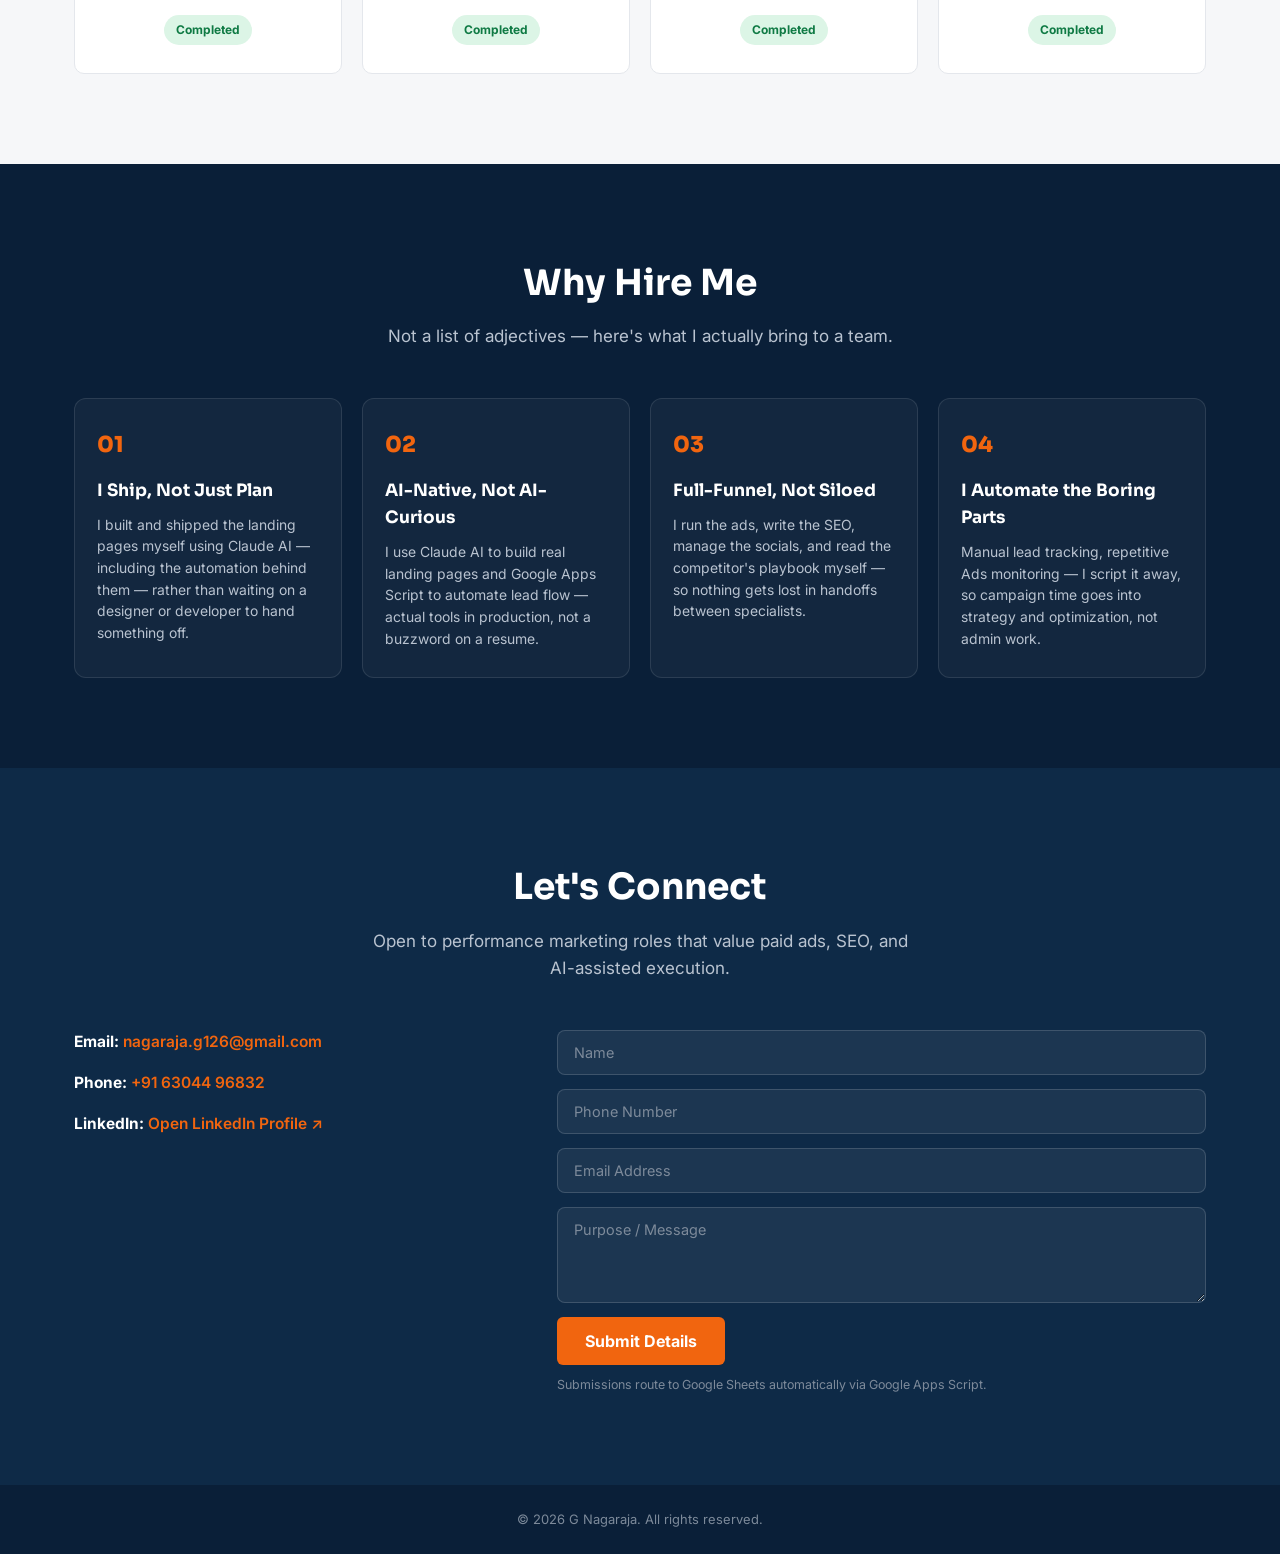
==== commit 63a1d6d3: "Add files via upload" ====
--- a/index.html
+++ b/index.html
@@ -61,9 +61,9 @@
 
     <div class="stats-inner">
       <div class="stat-card">
-        <span class="stat-num">₹20L</span>
-        <span class="stat-title">Business Generated</span>
-        <span class="stat-sub">Single month, one campaign</span>
+        <span class="stat-num">4</span>
+        <span class="stat-title">Google Ads Certifications</span>
+        <span class="stat-sub">Search, Display, Video &amp; GA4</span>
       </div>
       <div class="stat-card">
         <span class="stat-num">12,000+</span>
@@ -93,6 +93,7 @@
         <p class="about-lead">I moved into performance marketing through hands-on execution — running real budgets, shipping real pages, and fixing what didn't work.</p>
         <p>Over the past two years I've worked across Google Search Ads, on-page/off-page/technical SEO, Google My Business, and social media management for brands in India and internationally. More recently, that's grown into building with AI directly — landing pages made with Claude AI, and lead-routing automations written in Google Apps Script that move a form submission into a spreadsheet and inbox in real time.</p>
         <p>My focus is simple: turn ad spend into leads, and remove the manual steps in between using SEO, automation, and AI wherever it genuinely helps.</p>
+        <p class="education-line">🎓 B.Tech in Electrical &amp; Electronics Engineering — Mother Theressa Institute of Engineering and Technology (MTIET), Palamaner</p>
       </div>
     </div>
   </section>
@@ -142,13 +143,41 @@
         </div>
         <div class="skill-card">
           <span class="skill-icon">📊</span>
-          <h3>Analytics</h3>
-          <p>Google Analytics &amp; Search Console</p>
+          <h3>Analytics &amp; Tracking</h3>
+          <p>GA4, Search Console, GTM, conversion &amp; UTM tracking</p>
         </div>
         <div class="skill-card">
           <span class="skill-icon">🕵️</span>
           <h3>Competitor Analysis</h3>
           <p>Using Google Ads Library &amp; Meta Ads Library</p>
+        </div>
+        <div class="skill-card">
+          <span class="skill-icon">📣</span>
+          <h3>Meta &amp; Instagram Ads</h3>
+          <p>Paid social campaign setup &amp; targeting</p>
+        </div>
+        <div class="skill-card">
+          <span class="skill-icon">💼</span>
+          <h3>LinkedIn Ads</h3>
+          <p>B2B-focused paid campaigns</p>
+        </div>
+        <div class="skill-card">
+          <span class="skill-icon">🎣</span>
+          <h3>Lead Generation</h3>
+          <p>Form &amp; call-based lead funnels</p>
+        </div>
+      </div>
+
+      <div class="tools-row">
+        <p class="tools-label">AI &amp; Marketing Tools</p>
+        <div class="pills">
+          <span class="pill">ChatGPT</span>
+          <span class="pill">Claude AI</span>
+          <span class="pill">Gemini</span>
+          <span class="pill">Canva</span>
+          <span class="pill">GitHub</span>
+          <span class="pill">Vercel</span>
+          <span class="pill">Netlify</span>
         </div>
       </div>
     </div>
@@ -167,15 +196,15 @@
           <span class="work-icon">🎓</span>
           <p class="work-tag">Live Campaign · Ed-Tech</p>
           <h3>Cognitec — Data Science &amp; Analytics Admissions</h3>
-          <p class="work-desc">Ran Google Search Ads on a ₹1,000/day budget and built two landing pages with Claude AI — one for lead forms, one for calls — with leads automated into Google Sheets and email via Google Apps Script. Generated ₹20L in business in the first month.</p>
+          <p class="work-desc">Ran Google Search Ads on a ₹1,000/day budget and built two landing pages with Claude AI — one for lead forms, one for calls — with leads automated into Google Sheets and email via Google Apps Script.</p>
 
           <div class="teaser-row">
             <div class="teaser-tile">
-              <img src="[data-uri]" alt="Google Ads campaign overview — August 2026">
+              <img src="[data-uri]" alt="Google Ads campaign overview — August 2026">
               <p class="teaser-caption">Campaign Overview — Aug 2026</p>
             </div>
             <div class="teaser-tile">
-              <img src="[data-uri]" alt="Ad group-level results after optimization">
+              <img src="[data-uri]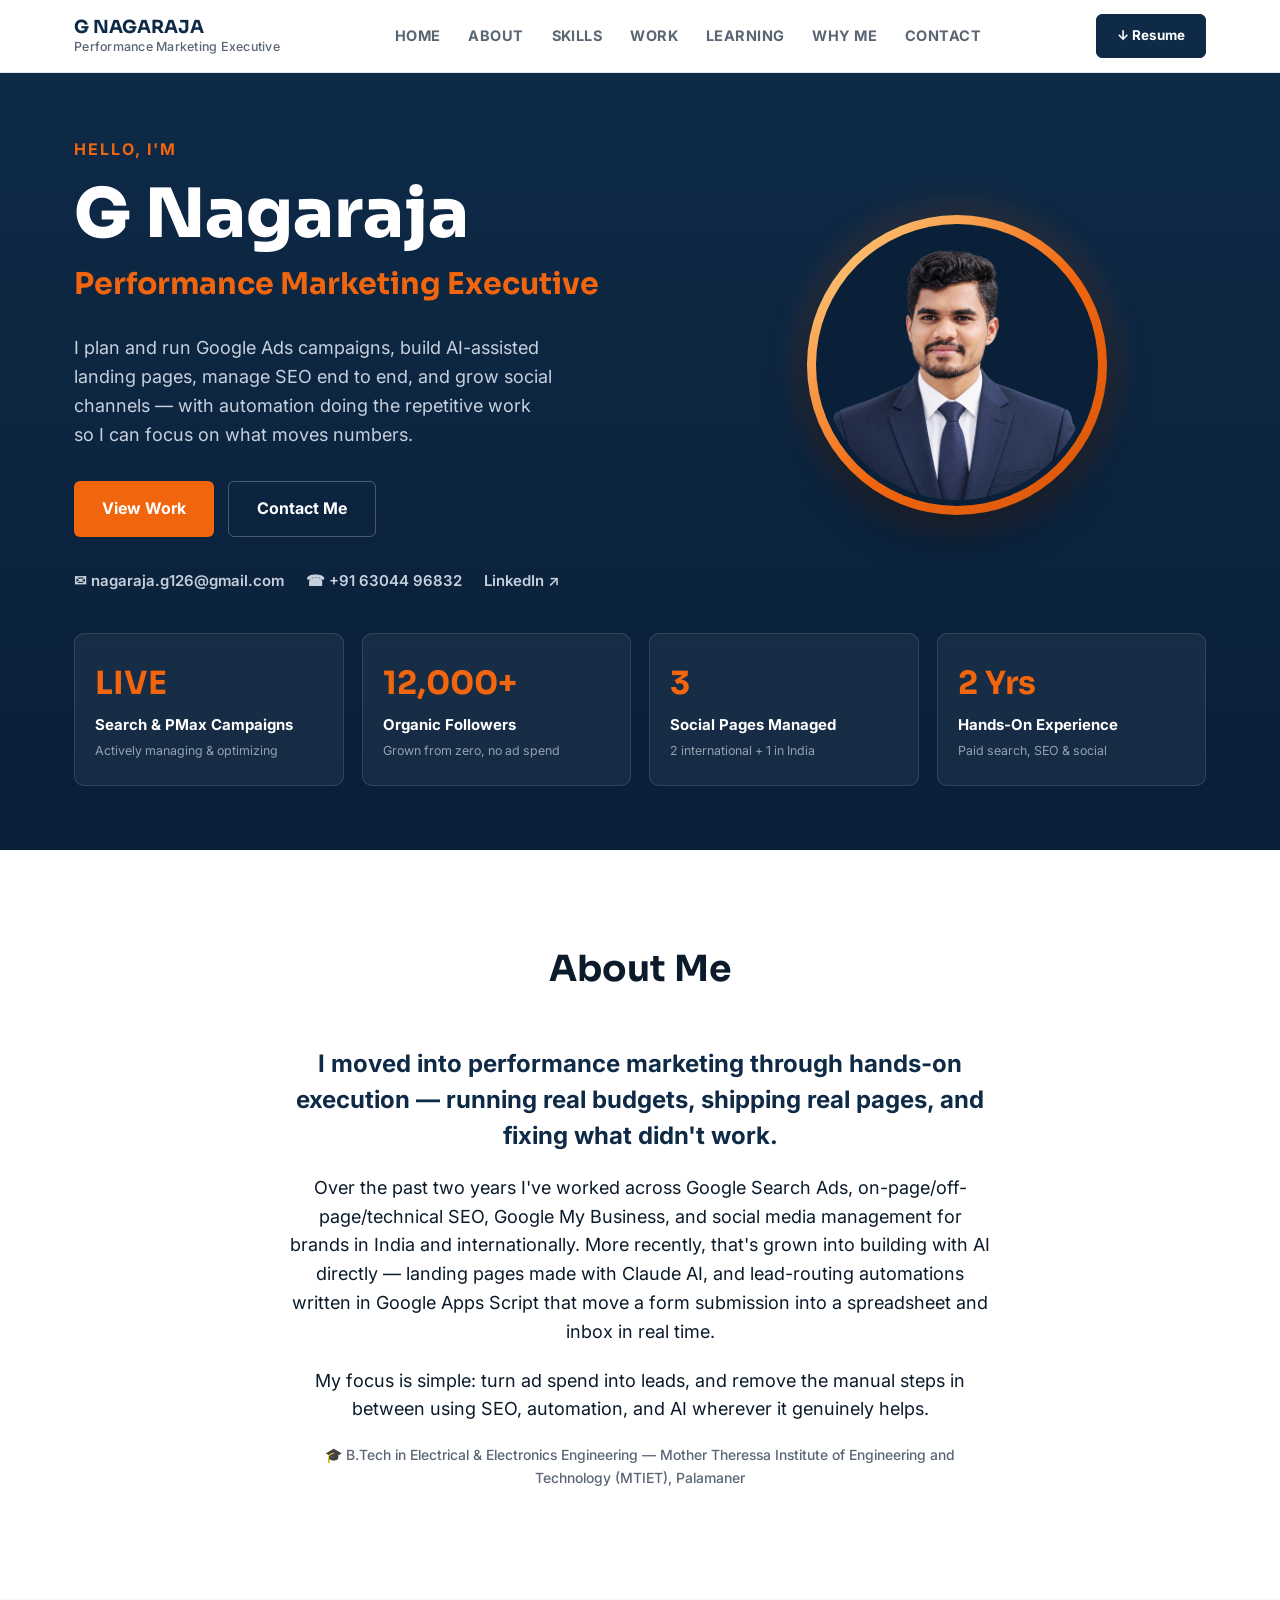
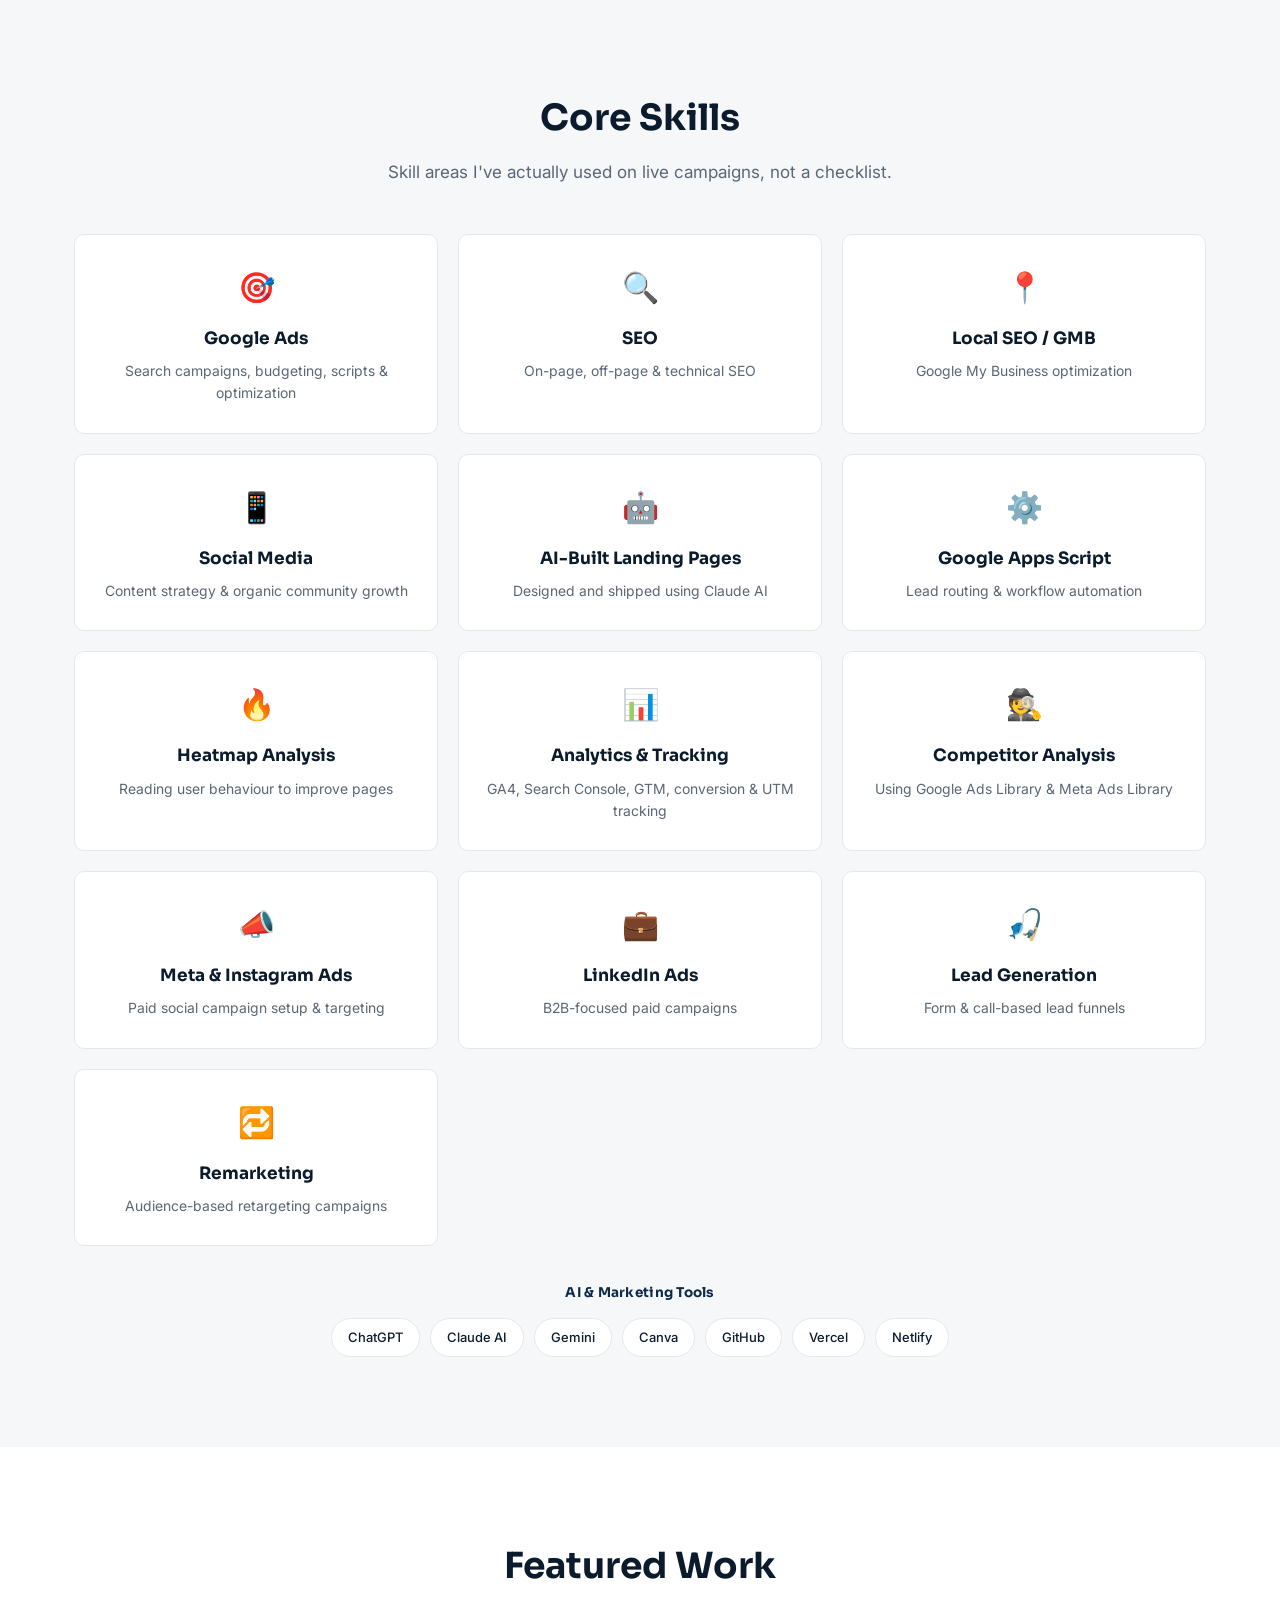
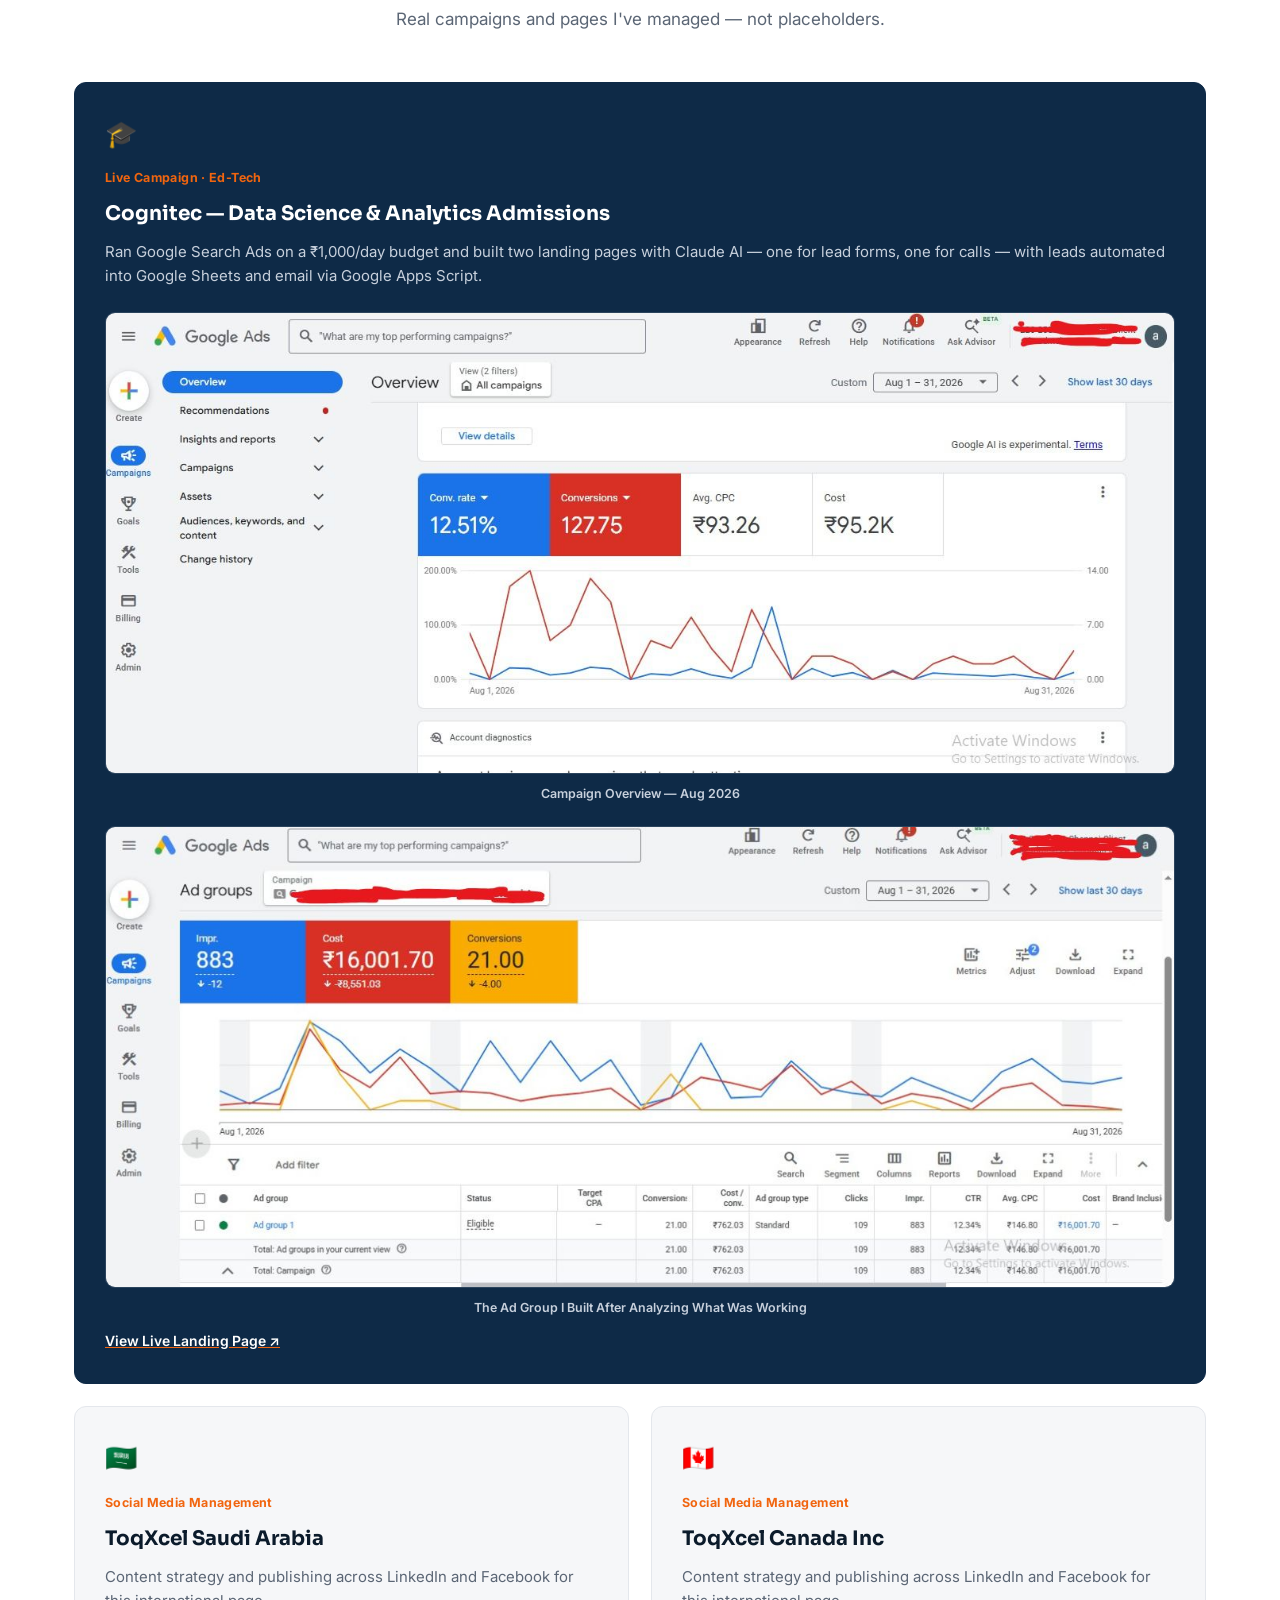
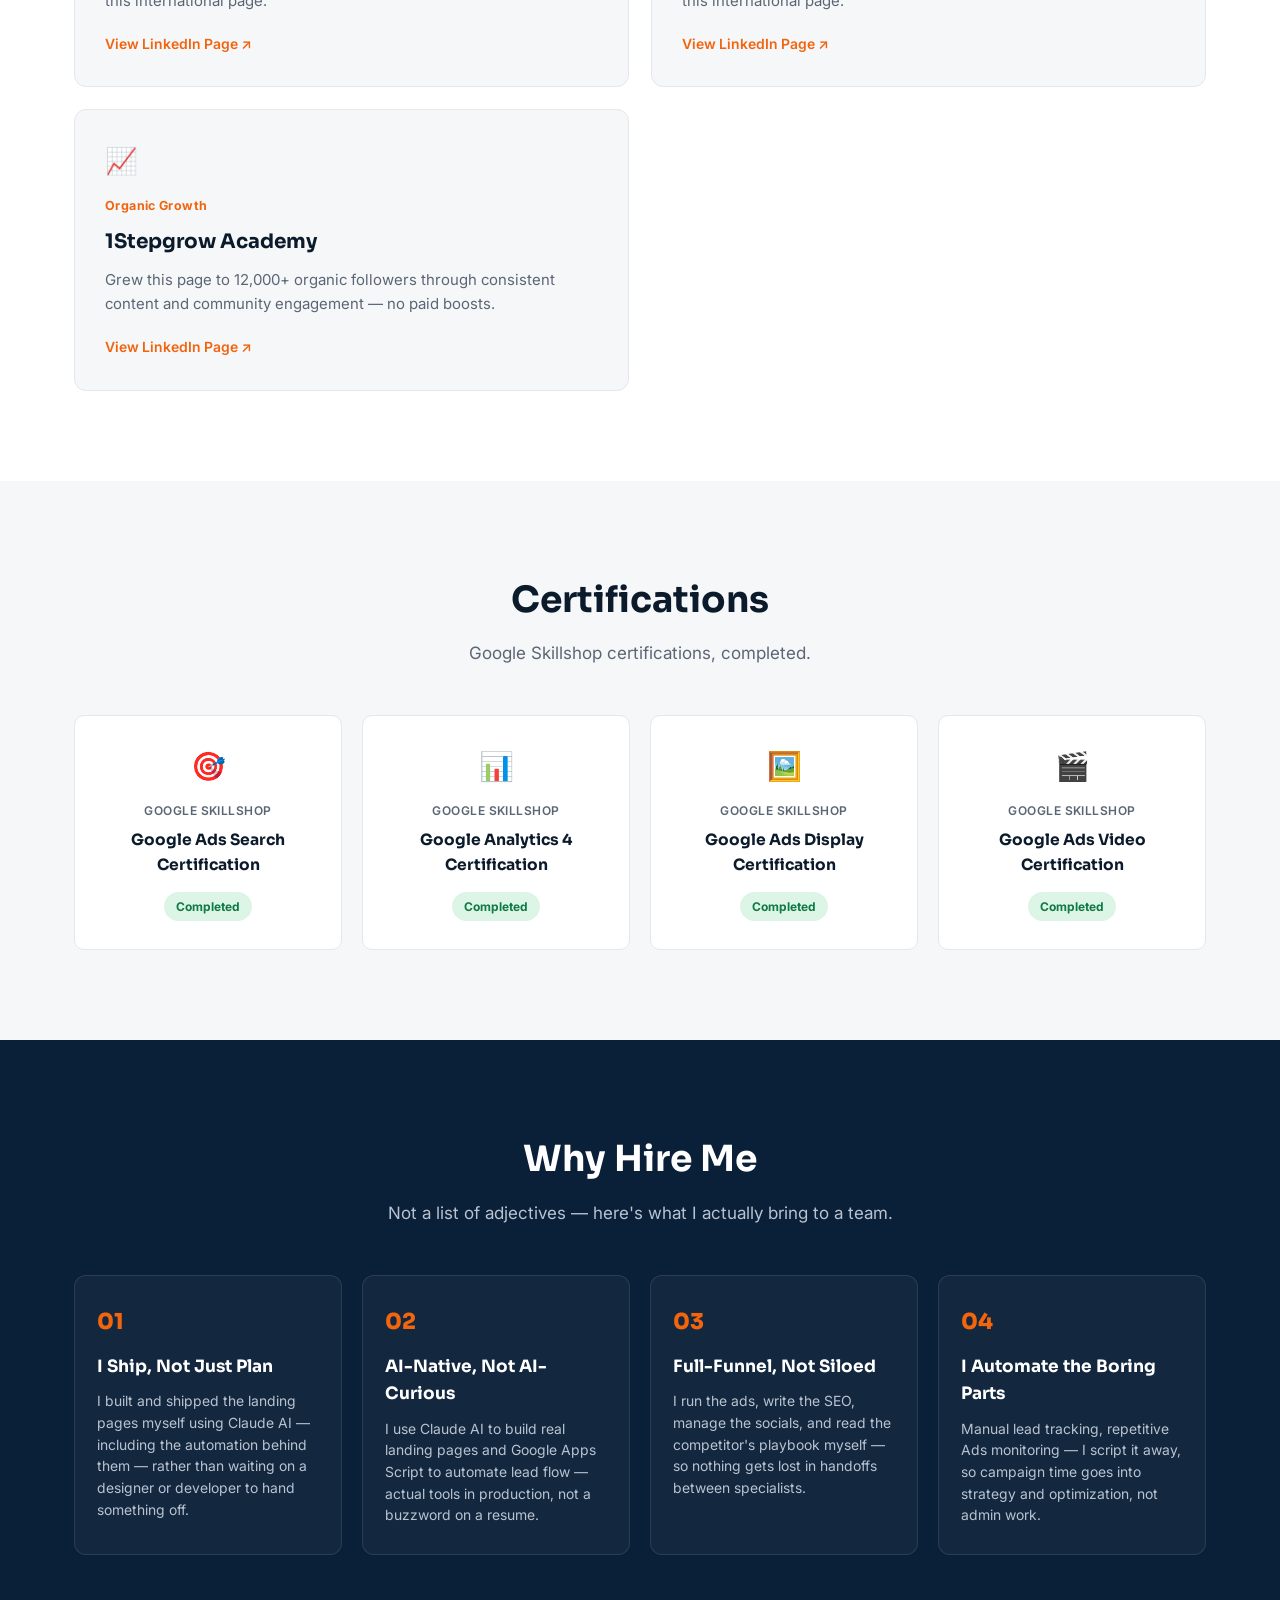
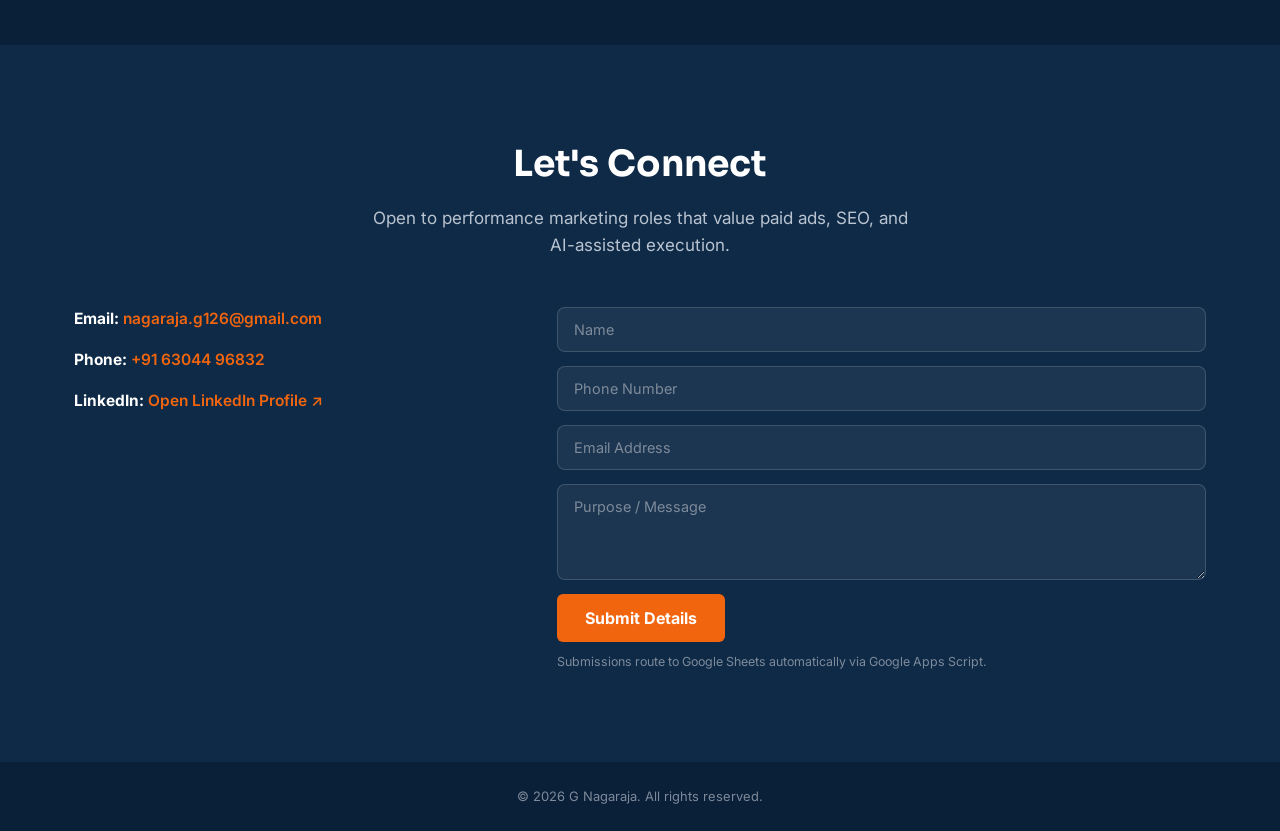
==== commit 80e1251c: "Add files via upload" ====
--- a/index.html
+++ b/index.html
@@ -22,7 +22,7 @@
       <a href="#why-hire">WHY ME</a>
       <a href="#contact">CONTACT</a>
     </nav>
-    <a href="assets/resume/G_Nagaraja_Resume.pdf" download class="nav-cta">↓ Resume</a>
+    <a href="[data-uri]" download="G_Nagaraja_Resume.pdf" class="nav-cta">↓ Resume</a>
     <button class="nav-toggle" id="navToggle" aria-label="Toggle menu">
       <span></span><span></span><span></span>
     </button>
@@ -61,9 +61,9 @@
 
     <div class="stats-inner">
       <div class="stat-card">
-        <span class="stat-num">4</span>
-        <span class="stat-title">Google Ads Certifications</span>
-        <span class="stat-sub">Search, Display, Video &amp; GA4</span>
+        <span class="stat-num">LIVE</span>
+        <span class="stat-title">Search &amp; PMax Campaigns</span>
+        <span class="stat-sub">Actively managing &amp; optimizing</span>
       </div>
       <div class="stat-card">
         <span class="stat-num">12,000+</span>
@@ -165,6 +165,11 @@
           <span class="skill-icon">🎣</span>
           <h3>Lead Generation</h3>
           <p>Form &amp; call-based lead funnels</p>
+        </div>
+        <div class="skill-card">
+          <span class="skill-icon">🔁</span>
+          <h3>Remarketing</h3>
+          <p>Audience-based retargeting campaigns</p>
         </div>
       </div>
 
--- a/styles.css
+++ b/styles.css
@@ -167,19 +167,16 @@
 .work-card-wide .work-desc { color: #C7D0DC; }
 .work-card-wide .work-link { color: var(--white); text-decoration: underline; text-decoration-color: var(--orange); }
 
-.teaser-row { display: grid; grid-template-columns: 1fr 1fr; gap: 16px; margin: 24px 0 10px; }
+.teaser-row { display: flex; flex-direction: column; gap: 22px; margin: 24px 0 10px; }
 .teaser-tile { display: flex; flex-direction: column; gap: 10px; }
 .teaser-tile img {
   width: 100%;
-  aspect-ratio: 16/9;
-  object-fit: cover;
-  object-position: top;
+  height: auto;
+  display: block;
   border-radius: 10px;
   border: 1px solid rgba(255,255,255,0.12);
 }
 .teaser-caption { font-size: 12.5px; font-weight: 600; color: #C7D0DC; text-align: center; }
-
-@media (max-width: 600px) { .teaser-row { grid-template-columns: 1fr; } }
 
 @media (max-width: 760px) { .work-grid { grid-template-columns: 1fr; } }
 
